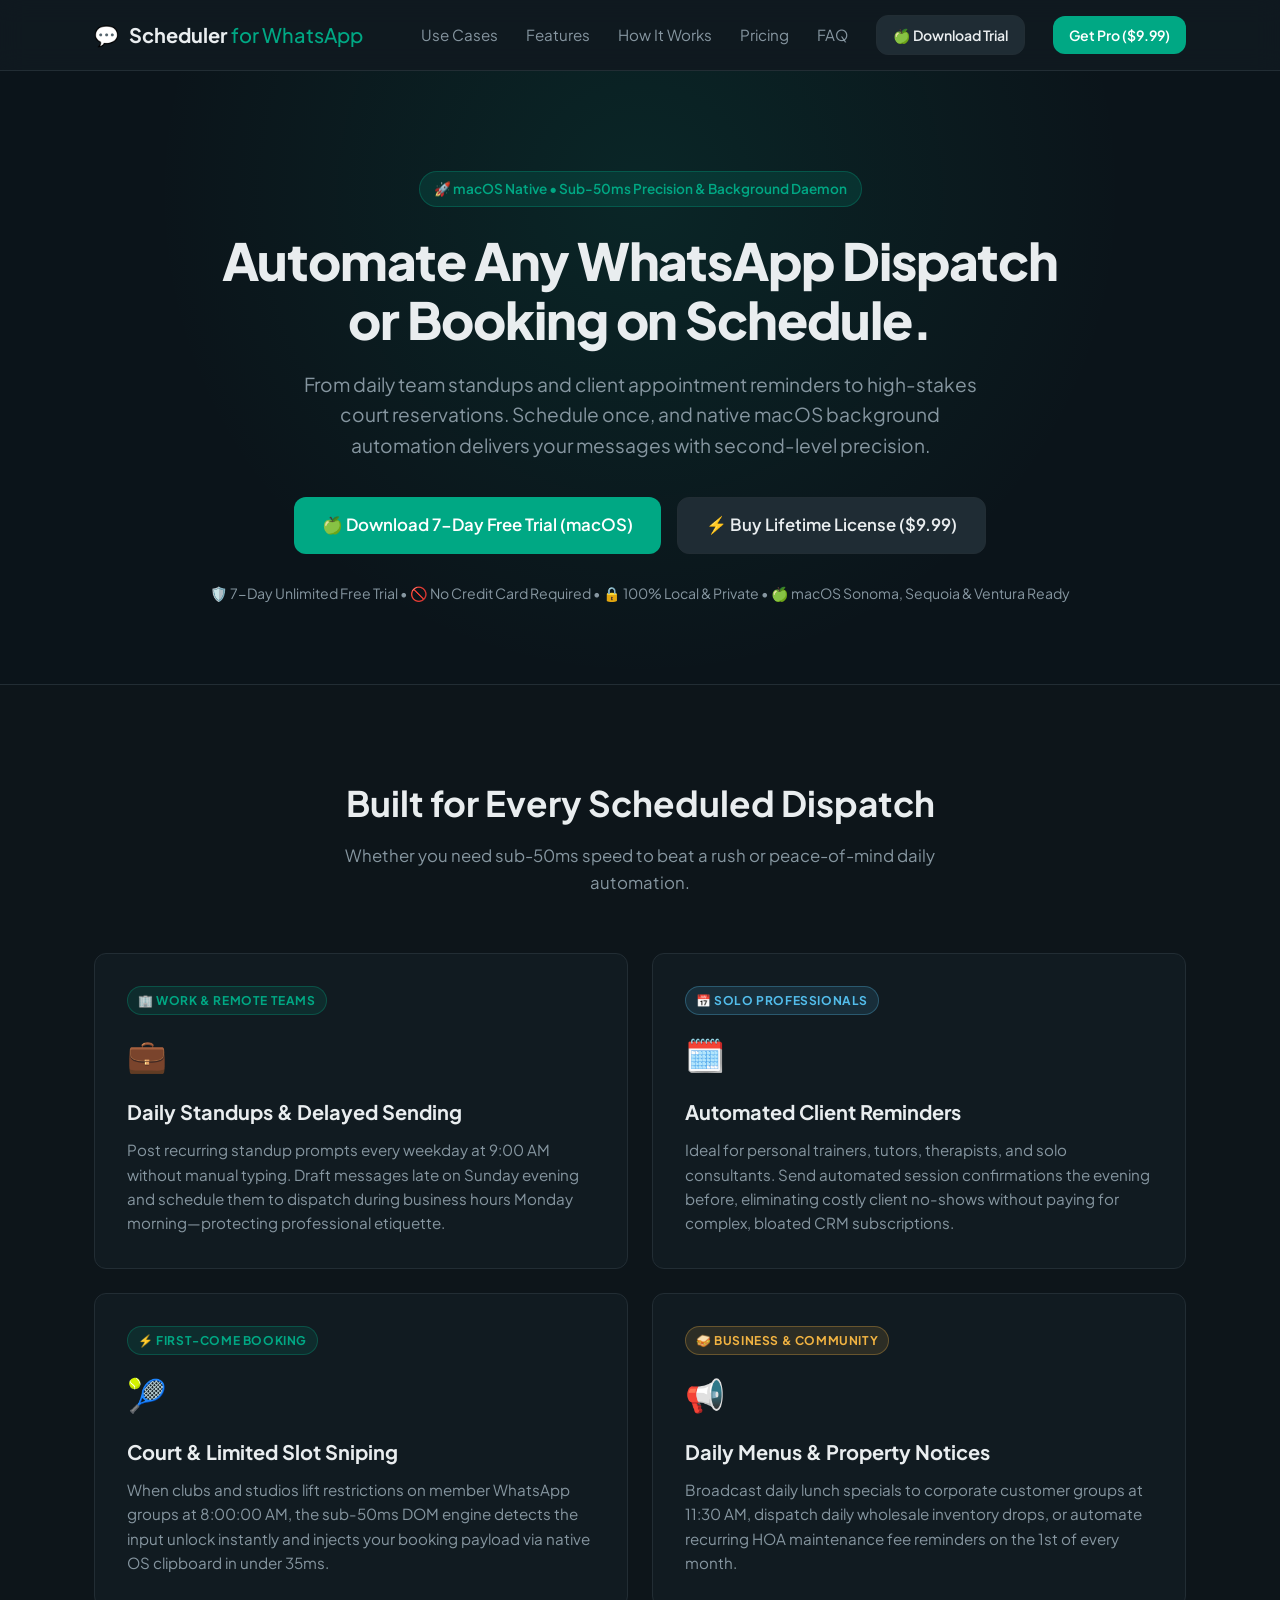
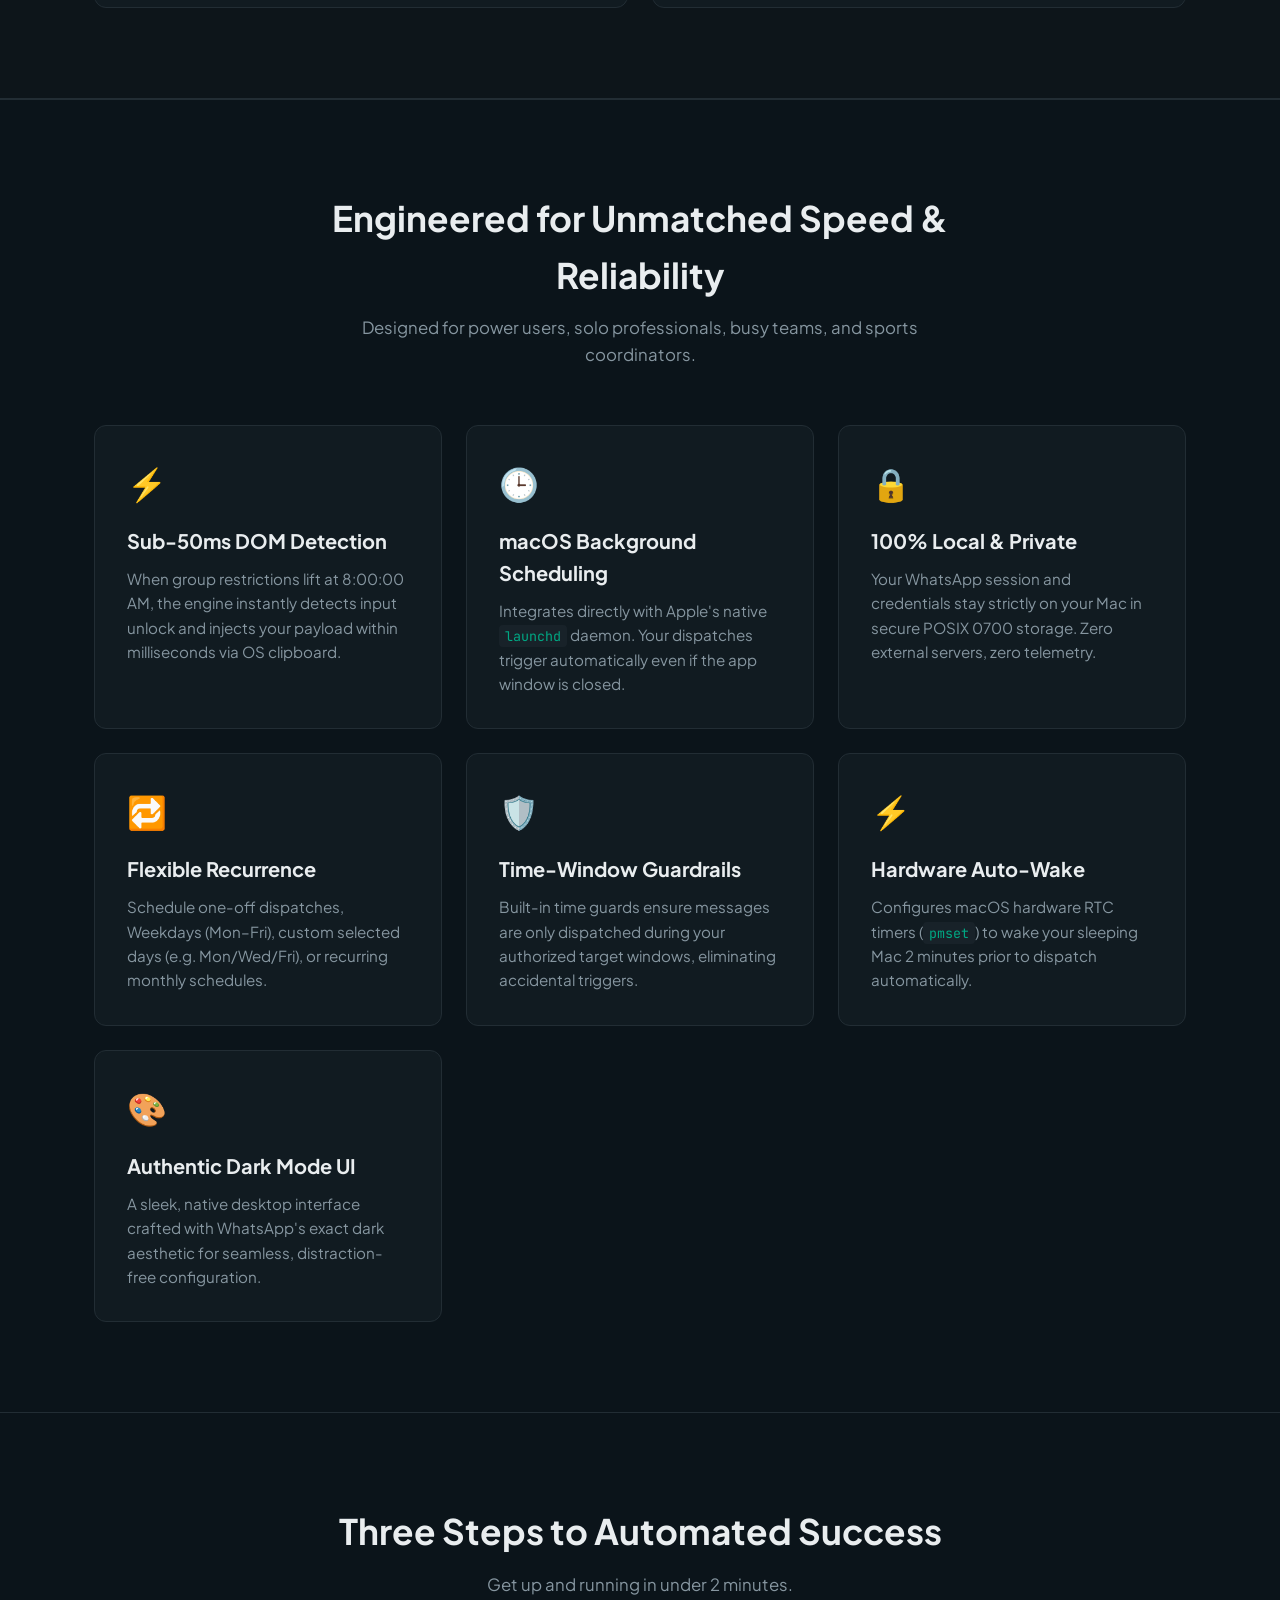
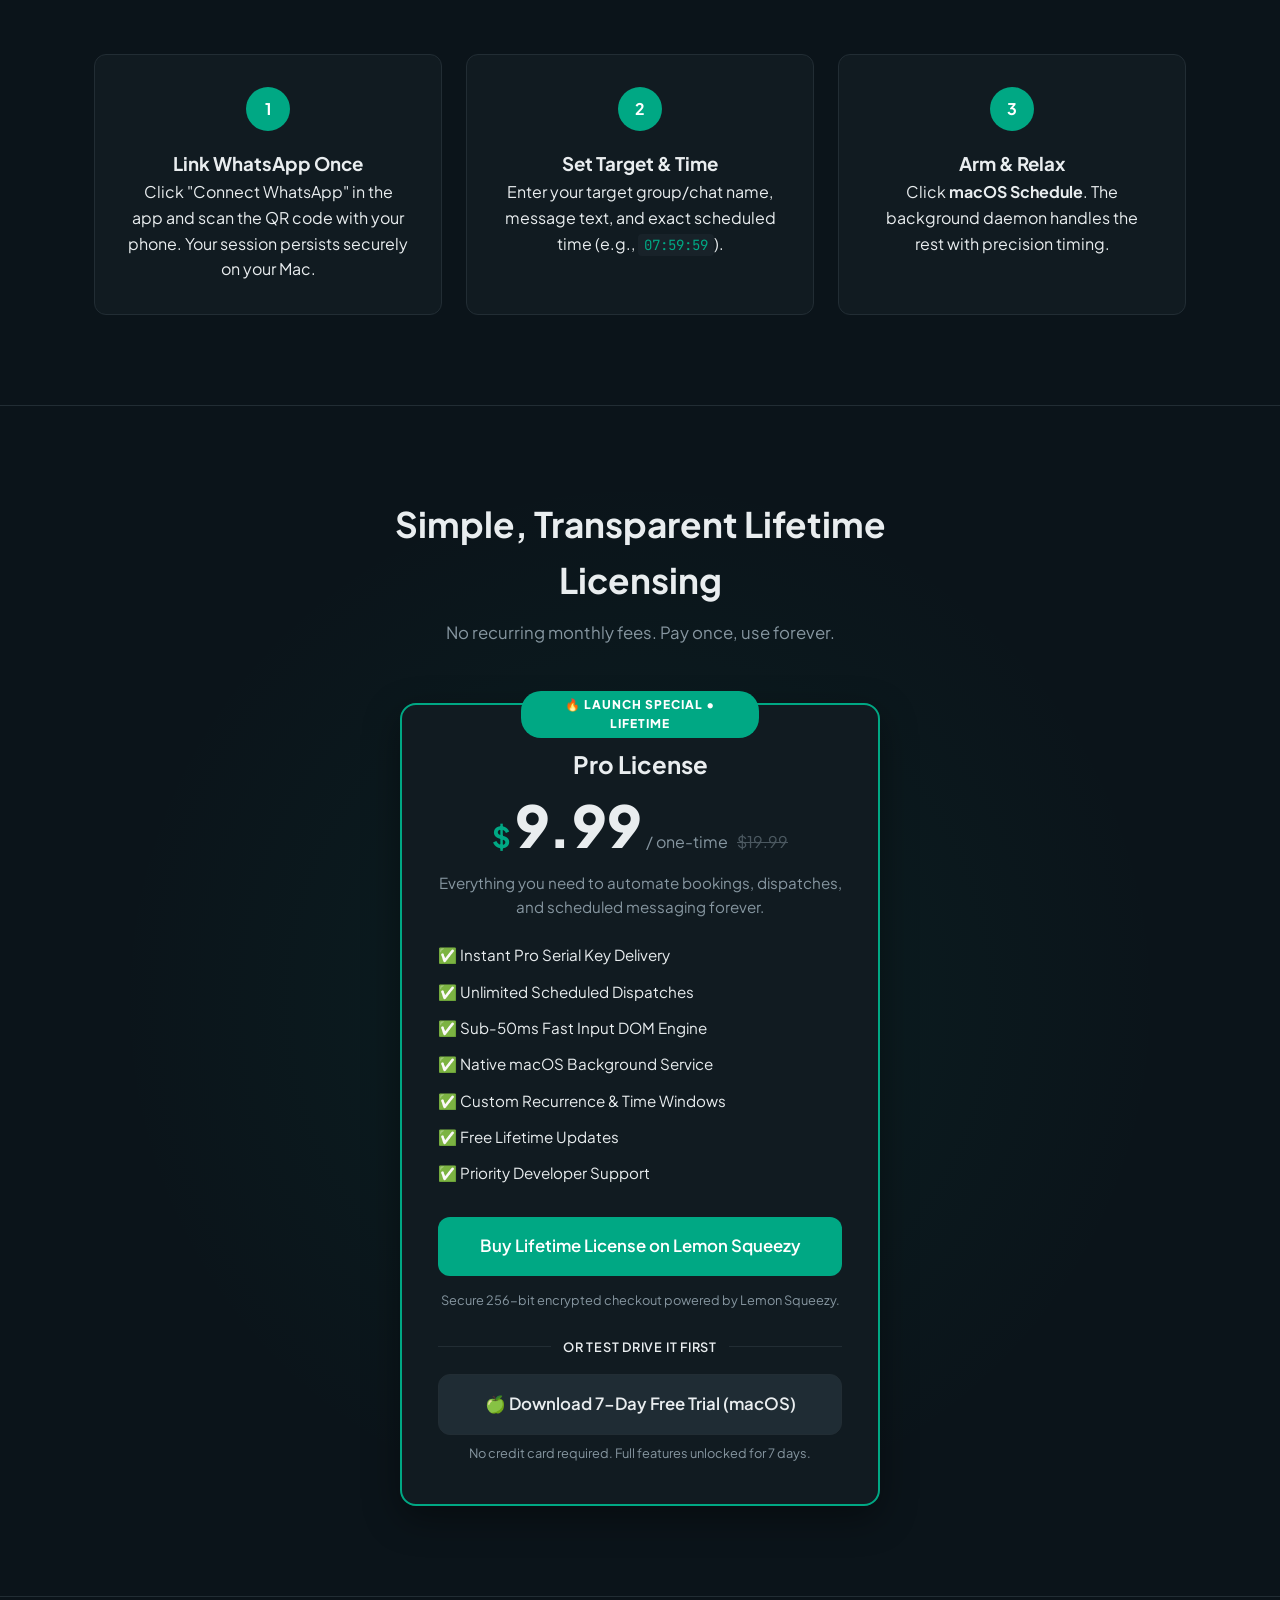
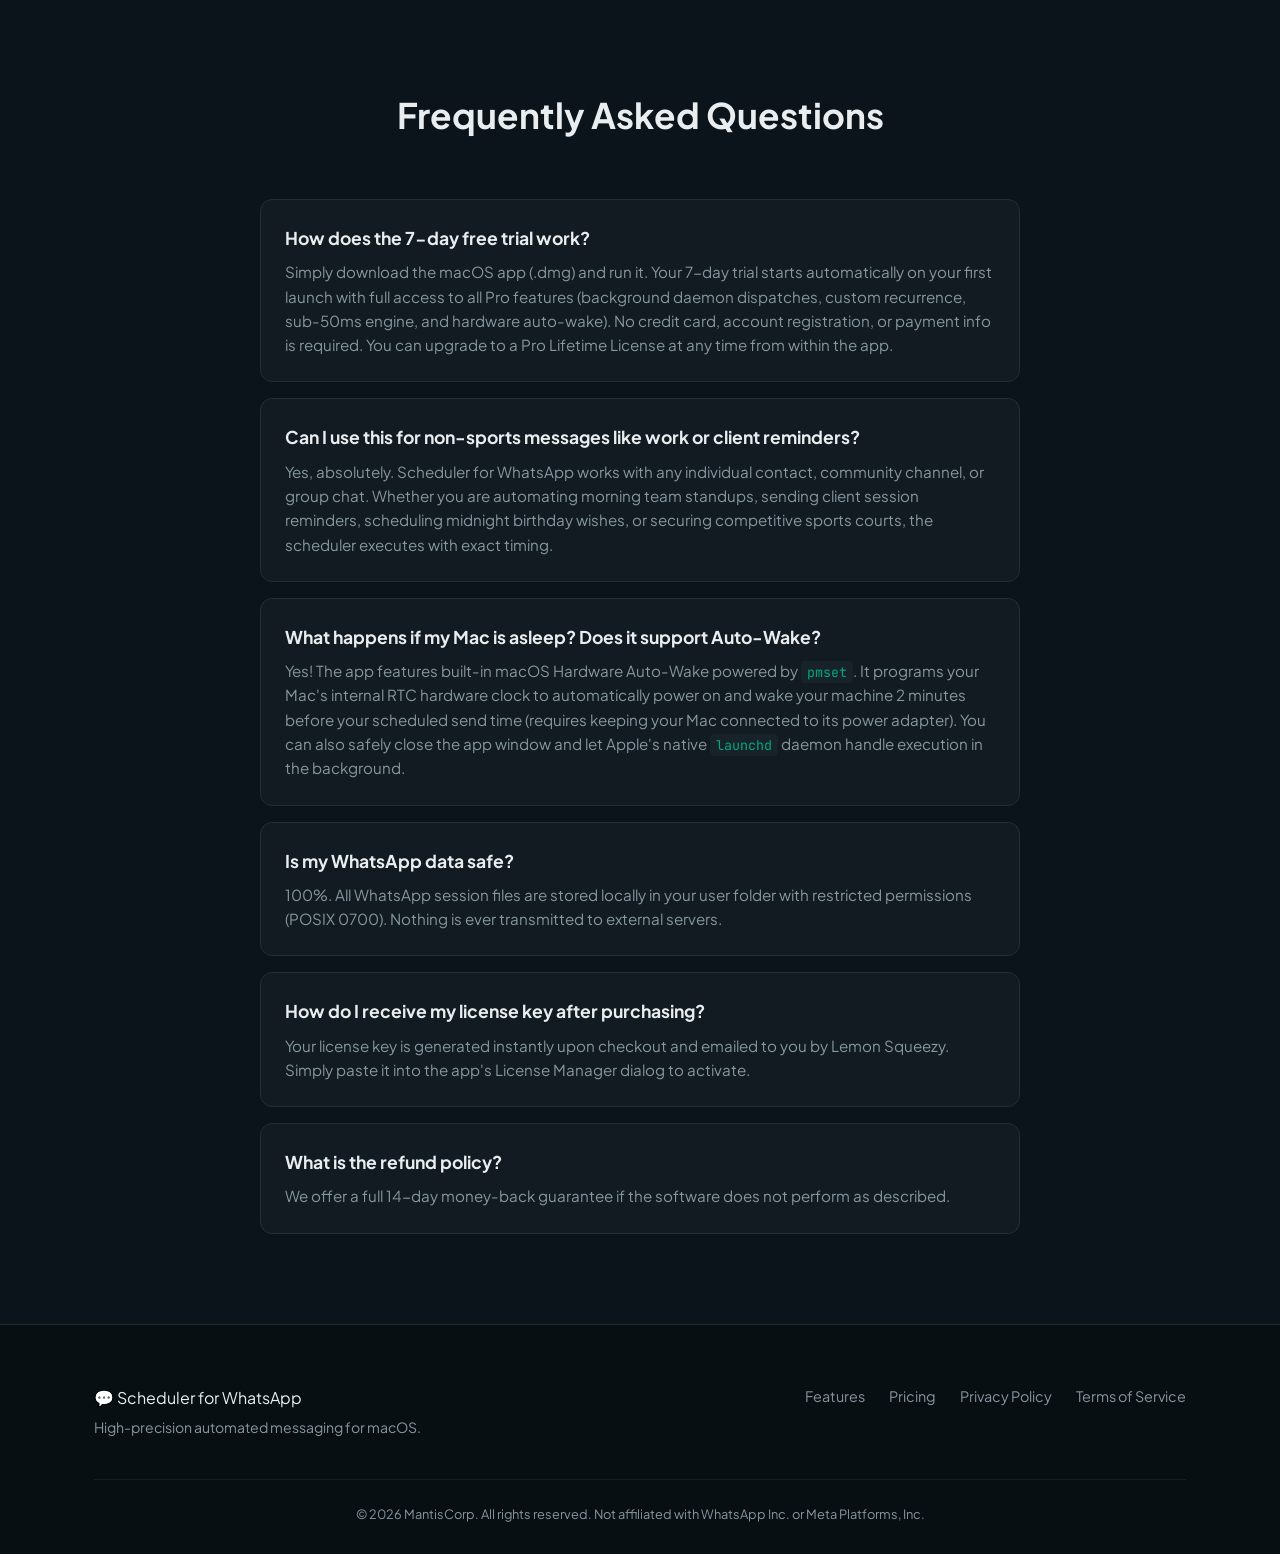
==== index.html @ 4a8c35a7 "Add prominent Download 7-Day Free Trial buttons and FAQ" ====
<!DOCTYPE html>
<html lang="en">
<head>
    <meta charset="UTF-8">
    <meta name="viewport" content="width=device-width, initial-scale=1.0">
    <title>Scheduler for WhatsApp – Automated High-Speed Dispatch for macOS</title>
    <meta name="description" content="Sub-millisecond automated WhatsApp booking and messaging scheduler for macOS. Native launchd background service and instant unlock dispatch.">
    <link rel="preconnect" href="https://fonts.googleapis.com">
    <link rel="preconnect" href="https://fonts.gstatic.com" crossorigin>
    <link href="https://fonts.googleapis.com/css2?family=Plus+Jakarta+Sans:wght@400;500;600;700;800&family=JetBrains+Mono:wght@500;700&display=swap" rel="stylesheet">
    <link rel="stylesheet" href="style.css">
</head>
<body>

    <!-- Navigation -->
    <nav class="navbar">
        <div class="nav-container">
            <div class="logo">
                <span class="logo-icon">💬</span>
                <span class="logo-text">Scheduler <span>for WhatsApp</span></span>
            </div>
            <div class="nav-links">
                <a href="#use-cases">Use Cases</a>
                <a href="#features">Features</a>
                <a href="#how-it-works">How It Works</a>
                <a href="#pricing">Pricing</a>
                <a href="#faq">FAQ</a>
                <a href="https://github.com/rockdrigoma/scheduler-for-whatsapp/releases/latest/download/Scheduler-for-WhatsApp.dmg" class="btn btn-secondary btn-sm">🍏 Download Trial</a>
                <a href="#pricing" class="btn btn-primary btn-sm">Get Pro ($9.99)</a>
            </div>
        </div>
    </nav>

    <!-- Hero Section -->
    <header class="hero">
        <div class="hero-container">
            <div class="badge">🚀 macOS Native • Sub-50ms Precision & Background Daemon</div>
            <h1 class="hero-title">
                Automate Any WhatsApp Dispatch or Booking on Schedule.
            </h1>
            <p class="hero-subtitle">
                From daily team standups and client appointment reminders to high-stakes court reservations. Schedule once, and native macOS background automation delivers your messages with second-level precision.
            </p>
            <div class="hero-cta">
                <a href="https://github.com/rockdrigoma/scheduler-for-whatsapp/releases/latest/download/Scheduler-for-WhatsApp.dmg" class="btn btn-primary btn-lg">
                    <span>🍏 Download 7-Day Free Trial (macOS)</span>
                </a>
                <a href="#pricing" class="btn btn-secondary btn-lg">
                    <span>⚡ Buy Lifetime License ($9.99)</span>
                </a>
            </div>
            <div class="hero-guarantee">
                <span>🛡️ 7-Day Unlimited Free Trial</span> • 
                <span>🚫 No Credit Card Required</span> • 
                <span>🔒 100% Local & Private</span> • 
                <span>🍏 macOS Sonoma, Sequoia & Ventura Ready</span>
            </div>
        </div>
    </header>

    <!-- Popular Use Cases Section -->
    <section id="use-cases" class="use-cases-section">
        <div class="section-container">
            <div class="section-header">
                <h2>Built for Every Scheduled Dispatch</h2>
                <p>Whether you need sub-50ms speed to beat a rush or peace-of-mind daily automation.</p>
            </div>

            <div class="grid-2">
                <!-- Use Case 1 -->
                <div class="card">
                    <span class="card-tag">🏢 Work & Remote Teams</span>
                    <div class="card-icon">💼</div>
                    <h3>Daily Standups & Delayed Sending</h3>
                    <p>Post recurring standup prompts every weekday at 9:00 AM without manual typing. Draft messages late on Sunday evening and schedule them to dispatch during business hours Monday morning—protecting professional etiquette.</p>
                </div>

                <!-- Use Case 2 -->
                <div class="card">
                    <span class="card-tag cyan">📅 Solo Professionals</span>
                    <div class="card-icon">🗓️</div>
                    <h3>Automated Client Reminders</h3>
                    <p>Ideal for personal trainers, tutors, therapists, and solo consultants. Send automated session confirmations the evening before, eliminating costly client no-shows without paying for complex, bloated CRM subscriptions.</p>
                </div>

                <!-- Use Case 3 -->
                <div class="card">
                    <span class="card-tag">⚡ First-Come Booking</span>
                    <div class="card-icon">🎾</div>
                    <h3>Court & Limited Slot Sniping</h3>
                    <p>When clubs and studios lift restrictions on member WhatsApp groups at 8:00:00 AM, the sub-50ms DOM engine detects the input unlock instantly and injects your booking payload via native OS clipboard in under 35ms.</p>
                </div>

                <!-- Use Case 4 -->
                <div class="card">
                    <span class="card-tag amber">🥪 Business & Community</span>
                    <div class="card-icon">📢</div>
                    <h3>Daily Menus & Property Notices</h3>
                    <p>Broadcast daily lunch specials to corporate customer groups at 11:30 AM, dispatch daily wholesale inventory drops, or automate recurring HOA maintenance fee reminders on the 1st of every month.</p>
                </div>
            </div>
        </div>
    </section>

    <!-- Feature Grid -->
    <section id="features" class="features-section">
        <div class="section-container">
            <div class="section-header">
                <h2>Engineered for Unmatched Speed & Reliability</h2>
                <p>Designed for power users, solo professionals, busy teams, and sports coordinators.</p>
            </div>

            <div class="grid-3">
                <div class="card">
                    <div class="card-icon">⚡</div>
                    <h3>Sub-50ms DOM Detection</h3>
                    <p>When group restrictions lift at 8:00:00 AM, the engine instantly detects input unlock and injects your payload within milliseconds via OS clipboard.</p>
                </div>

                <div class="card">
                    <div class="card-icon">🕒</div>
                    <h3>macOS Background Scheduling</h3>
                    <p>Integrates directly with Apple's native <code>launchd</code> daemon. Your dispatches trigger automatically even if the app window is closed.</p>
                </div>

                <div class="card">
                    <div class="card-icon">🔒</div>
                    <h3>100% Local & Private</h3>
                    <p>Your WhatsApp session and credentials stay strictly on your Mac in secure POSIX 0700 storage. Zero external servers, zero telemetry.</p>
                </div>

                <div class="card">
                    <div class="card-icon">🔁</div>
                    <h3>Flexible Recurrence</h3>
                    <p>Schedule one-off dispatches, Weekdays (Mon–Fri), custom selected days (e.g. Mon/Wed/Fri), or recurring monthly schedules.</p>
                </div>

                <div class="card">
                    <div class="card-icon">🛡️</div>
                    <h3>Time-Window Guardrails</h3>
                    <p>Built-in time guards ensure messages are only dispatched during your authorized target windows, eliminating accidental triggers.</p>
                </div>

                <div class="card">
                    <div class="card-icon">⚡</div>
                    <h3>Hardware Auto-Wake</h3>
                    <p>Configures macOS hardware RTC timers (<code>pmset</code>) to wake your sleeping Mac 2 minutes prior to dispatch automatically.</p>
                </div>

                <div class="card">
                    <div class="card-icon">🎨</div>
                    <h3>Authentic Dark Mode UI</h3>
                    <p>A sleek, native desktop interface crafted with WhatsApp's exact dark aesthetic for seamless, distraction-free configuration.</p>
                </div>
            </div>
        </div>
    </section>

    <!-- How It Works -->
    <section id="how-it-works" class="how-section">
        <div class="section-container">
            <div class="section-header">
                <h2>Three Steps to Automated Success</h2>
                <p>Get up and running in under 2 minutes.</p>
            </div>

            <div class="steps-grid">
                <div class="step-card">
                    <div class="step-number">1</div>
                    <h3>Link WhatsApp Once</h3>
                    <p>Click "Connect WhatsApp" in the app and scan the QR code with your phone. Your session persists securely on your Mac.</p>
                </div>
                <div class="step-card">
                    <div class="step-number">2</div>
                    <h3>Set Target & Time</h3>
                    <p>Enter your target group/chat name, message text, and exact scheduled time (e.g., <code>07:59:59</code>).</p>
                </div>
                <div class="step-card">
                    <div class="step-number">3</div>
                    <h3>Arm & Relax</h3>
                    <p>Click <strong>macOS Schedule</strong>. The background daemon handles the rest with precision timing.</p>
                </div>
            </div>
        </div>
    </section>

    <!-- Pricing Section -->
    <section id="pricing" class="pricing-section">
        <div class="section-container">
            <div class="section-header">
                <h2>Simple, Transparent Lifetime Licensing</h2>
                <p>No recurring monthly fees. Pay once, use forever.</p>
            </div>

            <div class="pricing-card">
                <div class="pricing-badge">🔥 LAUNCH SPECIAL • LIFETIME</div>
                <h3 class="pricing-plan">Pro License</h3>
                <div class="price">
                    <span class="currency">$</span>
                    <span class="amount">9.99</span>
                    <span class="period">/ one-time <span style="text-decoration: line-through; opacity: 0.5; margin-left: 6px;">$19.99</span></span>
                </div>
                <p class="pricing-desc">Everything you need to automate bookings, dispatches, and scheduled messaging forever.</p>

                <ul class="pricing-features">
                    <li>✅ Instant Pro Serial Key Delivery</li>
                    <li>✅ Unlimited Scheduled Dispatches</li>
                    <li>✅ Sub-50ms Fast Input DOM Engine</li>
                    <li>✅ Native macOS Background Service</li>
                    <li>✅ Custom Recurrence & Time Windows</li>
                    <li>✅ Free Lifetime Updates</li>
                    <li>✅ Priority Developer Support</li>
                </ul>

                <!-- LEMON SQUEEZY CHECKOUT BUTTON -->
                <!-- Replace https://yourstore.lemonsqueezy.com/buy/... with your actual product checkout link -->
                <a href="https://lemonsqueezy.com" target="_blank" class="btn btn-primary btn-block">
                    Buy Lifetime License on Lemon Squeezy
                </a>
                <p class="pricing-footer">Secure 256-bit encrypted checkout powered by Lemon Squeezy.</p>

                <div class="trial-divider">
                    <span>or test drive it first</span>
                </div>

                <a href="https://github.com/rockdrigoma/scheduler-for-whatsapp/releases/latest/download/Scheduler-for-WhatsApp.dmg" class="btn btn-secondary btn-block">
                    🍏 Download 7-Day Free Trial (macOS)
                </a>
                <p class="pricing-footer" style="margin-top: 8px;">No credit card required. Full features unlocked for 7 days.</p>
            </div>
        </div>
    </section>

    <!-- FAQ -->
    <section id="faq" class="faq-section">
        <div class="section-container">
            <div class="section-header">
                <h2>Frequently Asked Questions</h2>
            </div>

            <div class="faq-list">
                <div class="faq-item">
                    <h4>How does the 7-day free trial work?</h4>
                    <p>Simply download the macOS app (.dmg) and run it. Your 7-day trial starts automatically on your first launch with full access to all Pro features (background daemon dispatches, custom recurrence, sub-50ms engine, and hardware auto-wake). No credit card, account registration, or payment info is required. You can upgrade to a Pro Lifetime License at any time from within the app.</p>
                </div>
                <div class="faq-item">
                    <h4>Can I use this for non-sports messages like work or client reminders?</h4>
                    <p>Yes, absolutely. Scheduler for WhatsApp works with any individual contact, community channel, or group chat. Whether you are automating morning team standups, sending client session reminders, scheduling midnight birthday wishes, or securing competitive sports courts, the scheduler executes with exact timing.</p>
                </div>
                <div class="faq-item">
                    <h4>What happens if my Mac is asleep? Does it support Auto-Wake?</h4>
                    <p>Yes! The app features built-in macOS Hardware Auto-Wake powered by <code>pmset</code>. It programs your Mac's internal RTC hardware clock to automatically power on and wake your machine 2 minutes before your scheduled send time (requires keeping your Mac connected to its power adapter). You can also safely close the app window and let Apple's native <code>launchd</code> daemon handle execution in the background.</p>
                </div>
                <div class="faq-item">
                    <h4>Is my WhatsApp data safe?</h4>
                    <p>100%. All WhatsApp session files are stored locally in your user folder with restricted permissions (POSIX 0700). Nothing is ever transmitted to external servers.</p>
                </div>
                <div class="faq-item">
                    <h4>How do I receive my license key after purchasing?</h4>
                    <p>Your license key is generated instantly upon checkout and emailed to you by Lemon Squeezy. Simply paste it into the app's License Manager dialog to activate.</p>
                </div>
                <div class="faq-item">
                    <h4>What is the refund policy?</h4>
                    <p>We offer a full 14-day money-back guarantee if the software does not perform as described.</p>
                </div>
            </div>
        </div>
    </section>

    <!-- Footer -->
    <footer class="footer">
        <div class="footer-container">
            <div class="footer-top">
                <div class="footer-brand">
                    <span class="logo-icon">💬</span>
                    <span class="logo-text">Scheduler for WhatsApp</span>
                    <p>High-precision automated messaging for macOS.</p>
                </div>
                <div class="footer-links">
                    <a href="#features">Features</a>
                    <a href="#pricing">Pricing</a>
                    <a href="privacy.html">Privacy Policy</a>
                    <a href="terms.html">Terms of Service</a>
                </div>
            </div>
            <div class="footer-bottom">
                <p>© 2026 MantisCorp. All rights reserved. Not affiliated with WhatsApp Inc. or Meta Platforms, Inc.</p>
            </div>
        </div>
    </footer>

</body>
</html>
---- style.css ----
:root {
    --bg-main: #0b141a;
    --bg-surface: #111b21;
    --bg-card: #1f2c34;
    --bg-card-hover: #263843;
    --primary: #00a884;
    --primary-hover: #02906f;
    --text-primary: #e9edef;
    --text-secondary: #8696a0;
    --border: #222d34;
    --accent: #25d366;
    --radius: 12px;
}

* {
    margin: 0;
    padding: 0;
    box-sizing: border-box;
}

body {
    background-color: var(--bg-main);
    color: var(--text-primary);
    font-family: 'Plus Jakarta Sans', -apple-system, BlinkMacSystemFont, sans-serif;
    line-height: 1.6;
    -webkit-font-smoothing: antialiased;
}

a {
    color: inherit;
    text-decoration: none;
}

.section-container, .nav-container, .hero-container, .footer-container {
    max-width: 1140px;
    margin: 0 auto;
    padding: 0 24px;
}

/* Navbar */
.navbar {
    background: rgba(17, 27, 33, 0.85);
    backdrop-filter: blur(12px);
    border-bottom: 1px solid var(--border);
    position: sticky;
    top: 0;
    z-index: 100;
}

.nav-container {
    display: flex;
    justify-content: space-between;
    align-items: center;
    height: 70px;
}

.logo {
    display: flex;
    align-items: center;
    gap: 10px;
    font-size: 1.25rem;
    font-weight: 700;
}

.logo-text span {
    color: var(--primary);
    font-weight: 500;
}

.nav-links {
    display: flex;
    align-items: center;
    gap: 28px;
    font-size: 0.95rem;
    color: var(--text-secondary);
}

.nav-links a:hover {
    color: var(--text-primary);
}

/* Buttons */
.btn {
    display: inline-flex;
    align-items: center;
    justify-content: center;
    font-weight: 600;
    border-radius: var(--radius);
    transition: all 0.2s ease;
    cursor: pointer;
}

.btn-sm {
    padding: 8px 16px;
    font-size: 0.88rem;
}

.btn-lg {
    padding: 14px 28px;
    font-size: 1.05rem;
}

.btn-block {
    width: 100%;
    padding: 16px;
    font-size: 1.05rem;
}

.btn-primary {
    background: var(--primary);
    color: #ffffff;
    border: none;
}

.btn-primary:hover {
    background: var(--primary-hover);
    transform: translateY(-1px);
    box-shadow: 0 4px 16px rgba(0, 168, 132, 0.3);
}

.btn-secondary {
    background: var(--bg-card);
    color: var(--text-primary);
    border: 1px solid var(--border);
}

.btn-secondary:hover {
    background: var(--bg-card-hover);
}

/* Hero */
.hero {
    padding: 100px 0 80px;
    text-align: center;
    background: radial-gradient(circle at 50% 20%, rgba(0, 168, 132, 0.12) 0%, transparent 60%);
}

.badge {
    display: inline-block;
    padding: 6px 14px;
    background: rgba(0, 168, 132, 0.15);
    color: var(--primary);
    border: 1px solid rgba(0, 168, 132, 0.3);
    border-radius: 50px;
    font-size: 0.85rem;
    font-weight: 600;
    margin-bottom: 24px;
}

.hero-title {
    font-size: 3.2rem;
    font-weight: 800;
    line-height: 1.15;
    margin-bottom: 20px;
    max-width: 850px;
    margin-left: auto;
    margin-right: auto;
    letter-spacing: -0.02em;
}

.hero-subtitle {
    font-size: 1.2rem;
    color: var(--text-secondary);
    max-width: 680px;
    margin: 0 auto 36px;
}

.hero-cta {
    display: flex;
    gap: 16px;
    justify-content: center;
    margin-bottom: 28px;
}

.hero-guarantee {
    font-size: 0.88rem;
    color: var(--text-secondary);
}

/* Sections */
section {
    padding: 90px 0;
    border-top: 1px solid var(--border);
}

.section-header {
    text-align: center;
    max-width: 650px;
    margin: 0 auto 56px;
}

.section-header h2 {
    font-size: 2.2rem;
    font-weight: 700;
    margin-bottom: 12px;
}

.section-header p {
    color: var(--text-secondary);
    font-size: 1.05rem;
}

/* Grids */
.grid-3 {
    display: grid;
    grid-template-columns: repeat(auto-fit, minmax(320px, 1fr));
    gap: 24px;
}

.grid-2 {
    display: grid;
    grid-template-columns: repeat(auto-fit, minmax(420px, 1fr));
    gap: 24px;
}

.use-cases-section {
    padding: 90px 0;
    background: #0d151a;
    border-bottom: 1px solid var(--border);
}

.card-tag {
    display: inline-block;
    padding: 4px 10px;
    font-size: 0.75rem;
    font-weight: 700;
    text-transform: uppercase;
    letter-spacing: 0.05em;
    border-radius: 20px;
    background: rgba(0, 168, 132, 0.12);
    color: var(--primary);
    border: 1px solid rgba(0, 168, 132, 0.3);
    margin-bottom: 14px;
}

.card-tag.cyan {
    background: rgba(83, 189, 235, 0.12);
    color: #53bdeb;
    border-color: rgba(83, 189, 235, 0.3);
}

.card-tag.amber {
    background: rgba(241, 179, 66, 0.12);
    color: #f1b342;
    border-color: rgba(241, 179, 66, 0.3);
}

.card {
    background: var(--bg-surface);
    border: 1px solid var(--border);
    border-radius: var(--radius);
    padding: 32px;
    transition: all 0.2s ease;
}

.card:hover {
    border-color: rgba(0, 168, 132, 0.4);
    transform: translateY(-2px);
}

.card-icon {
    font-size: 2rem;
    margin-bottom: 16px;
}

.card h3 {
    font-size: 1.25rem;
    margin-bottom: 10px;
}

.card p {
    color: var(--text-secondary);
    font-size: 0.95rem;
}

code {
    font-family: 'JetBrains Mono', monospace;
    background: #182229;
    padding: 2px 6px;
    border-radius: 4px;
    color: var(--primary);
    font-size: 0.88em;
}

/* Steps */
.steps-grid {
    display: grid;
    grid-template-columns: repeat(3, 1fr);
    gap: 24px;
}

.step-card {
    background: var(--bg-surface);
    border: 1px solid var(--border);
    border-radius: var(--radius);
    padding: 32px;
    text-align: center;
}

.step-number {
    width: 44px;
    height: 44px;
    line-height: 44px;
    border-radius: 50%;
    background: var(--primary);
    color: white;
    font-weight: 700;
    margin: 0 auto 18px;
}

/* Pricing */
.pricing-section {
    background: radial-gradient(circle at 50% 50%, rgba(0, 168, 132, 0.08) 0%, transparent 60%);
}

.pricing-card {
    max-width: 480px;
    margin: 0 auto;
    background: var(--bg-surface);
    border: 2px solid var(--primary);
    border-radius: 16px;
    padding: 40px 36px;
    text-align: center;
    position: relative;
    box-shadow: 0 12px 36px rgba(0, 0, 0, 0.4);
}

.pricing-badge {
    position: absolute;
    top: -14px;
    left: 50%;
    transform: translateX(-50%);
    background: var(--primary);
    color: white;
    font-size: 0.75rem;
    font-weight: 800;
    letter-spacing: 0.08em;
    padding: 4px 14px;
    border-radius: 20px;
}

.pricing-plan {
    font-size: 1.5rem;
    font-weight: 700;
    margin-bottom: 12px;
}

.price {
    display: flex;
    justify-content: center;
    align-items: baseline;
    gap: 4px;
    margin-bottom: 12px;
}

.price .currency {
    font-size: 1.8rem;
    font-weight: 700;
    color: var(--primary);
}

.price .amount {
    font-size: 3.6rem;
    font-weight: 800;
    line-height: 1;
}

.price .period {
    color: var(--text-secondary);
    font-size: 1rem;
}

.pricing-desc {
    color: var(--text-secondary);
    font-size: 0.95rem;
    margin-bottom: 24px;
}

.pricing-features {
    list-style: none;
    text-align: left;
    margin-bottom: 32px;
    display: flex;
    flex-direction: column;
    gap: 12px;
    font-size: 0.95rem;
}

.pricing-footer {
    font-size: 0.8rem;
    color: var(--text-secondary);
    margin-top: 14px;
}

.trial-divider {
    position: relative;
    text-align: center;
    margin: 22px 0 16px;
}

.trial-divider::before {
    content: '';
    position: absolute;
    top: 50%;
    left: 0;
    right: 0;
    height: 1px;
    background: var(--border);
}

.trial-divider span {
    position: relative;
    background: var(--bg-surface);
    padding: 0 12px;
    color: var(--text-muted);
    font-size: 0.8rem;
    text-transform: uppercase;
    letter-spacing: 0.06em;
    font-weight: 600;
}

/* FAQ */
.faq-list {
    max-width: 760px;
    margin: 0 auto;
    display: flex;
    flex-direction: column;
    gap: 16px;
}

.faq-item {
    background: var(--bg-surface);
    border: 1px solid var(--border);
    border-radius: var(--radius);
    padding: 24px;
}

.faq-item h4 {
    font-size: 1.1rem;
    margin-bottom: 8px;
}

.faq-item p {
    color: var(--text-secondary);
    font-size: 0.95rem;
}

/* Footer */
.footer {
    background: #080f13;
    padding: 60px 0 30px;
    border-top: 1px solid var(--border);
}

.footer-top {
    display: flex;
    justify-content: space-between;
    align-items: flex-start;
    margin-bottom: 40px;
}

.footer-brand p {
    color: var(--text-secondary);
    font-size: 0.88rem;
    margin-top: 6px;
}

.footer-links {
    display: flex;
    gap: 24px;
    font-size: 0.9rem;
    color: var(--text-secondary);
}

.footer-links a:hover {
    color: var(--text-primary);
}

.footer-bottom {
    border-top: 1px solid rgba(255, 255, 255, 0.06);
    padding-top: 24px;
    text-align: center;
    font-size: 0.8rem;
    color: var(--text-secondary);
}

@media (max-width: 768px) {
    .hero-title { font-size: 2.2rem; }
    .hero-cta { flex-direction: column; }
    .steps-grid { grid-template-columns: 1fr; }
    .footer-top { flex-direction: column; gap: 24px; }
}
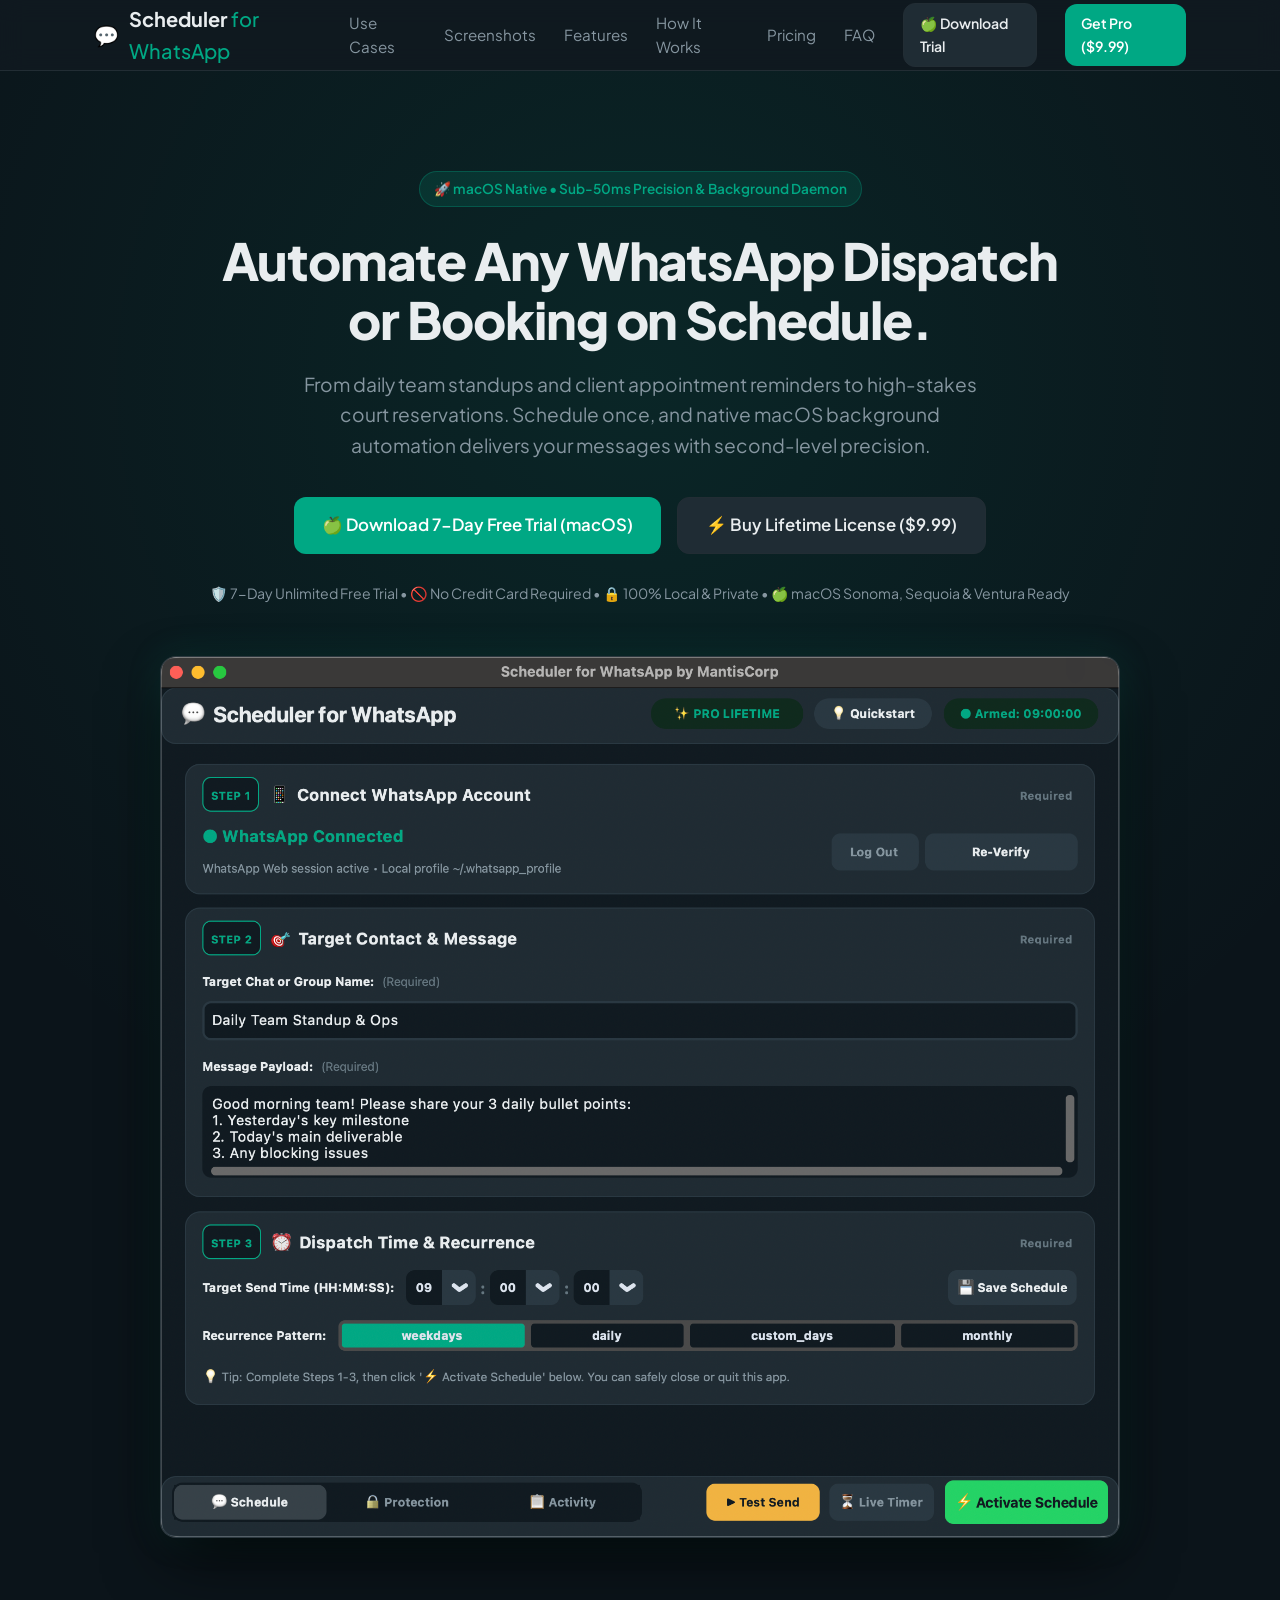
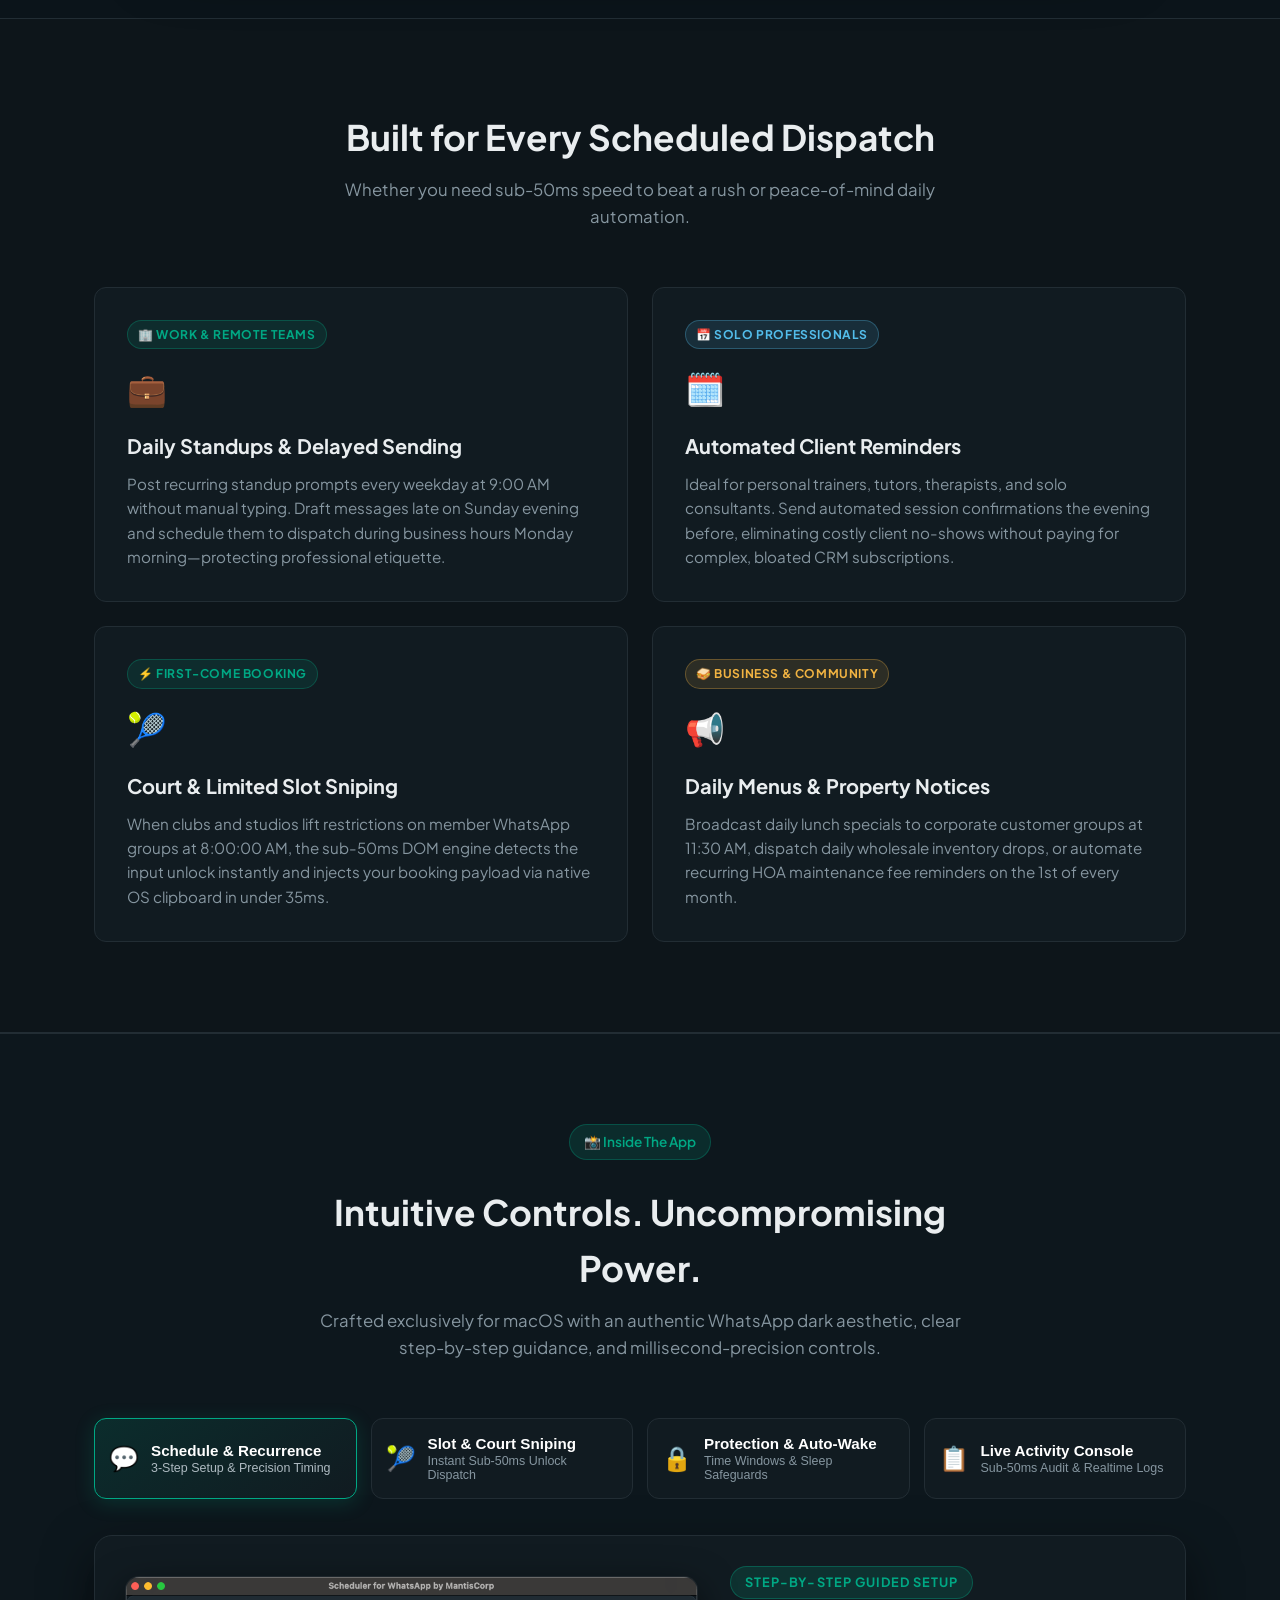
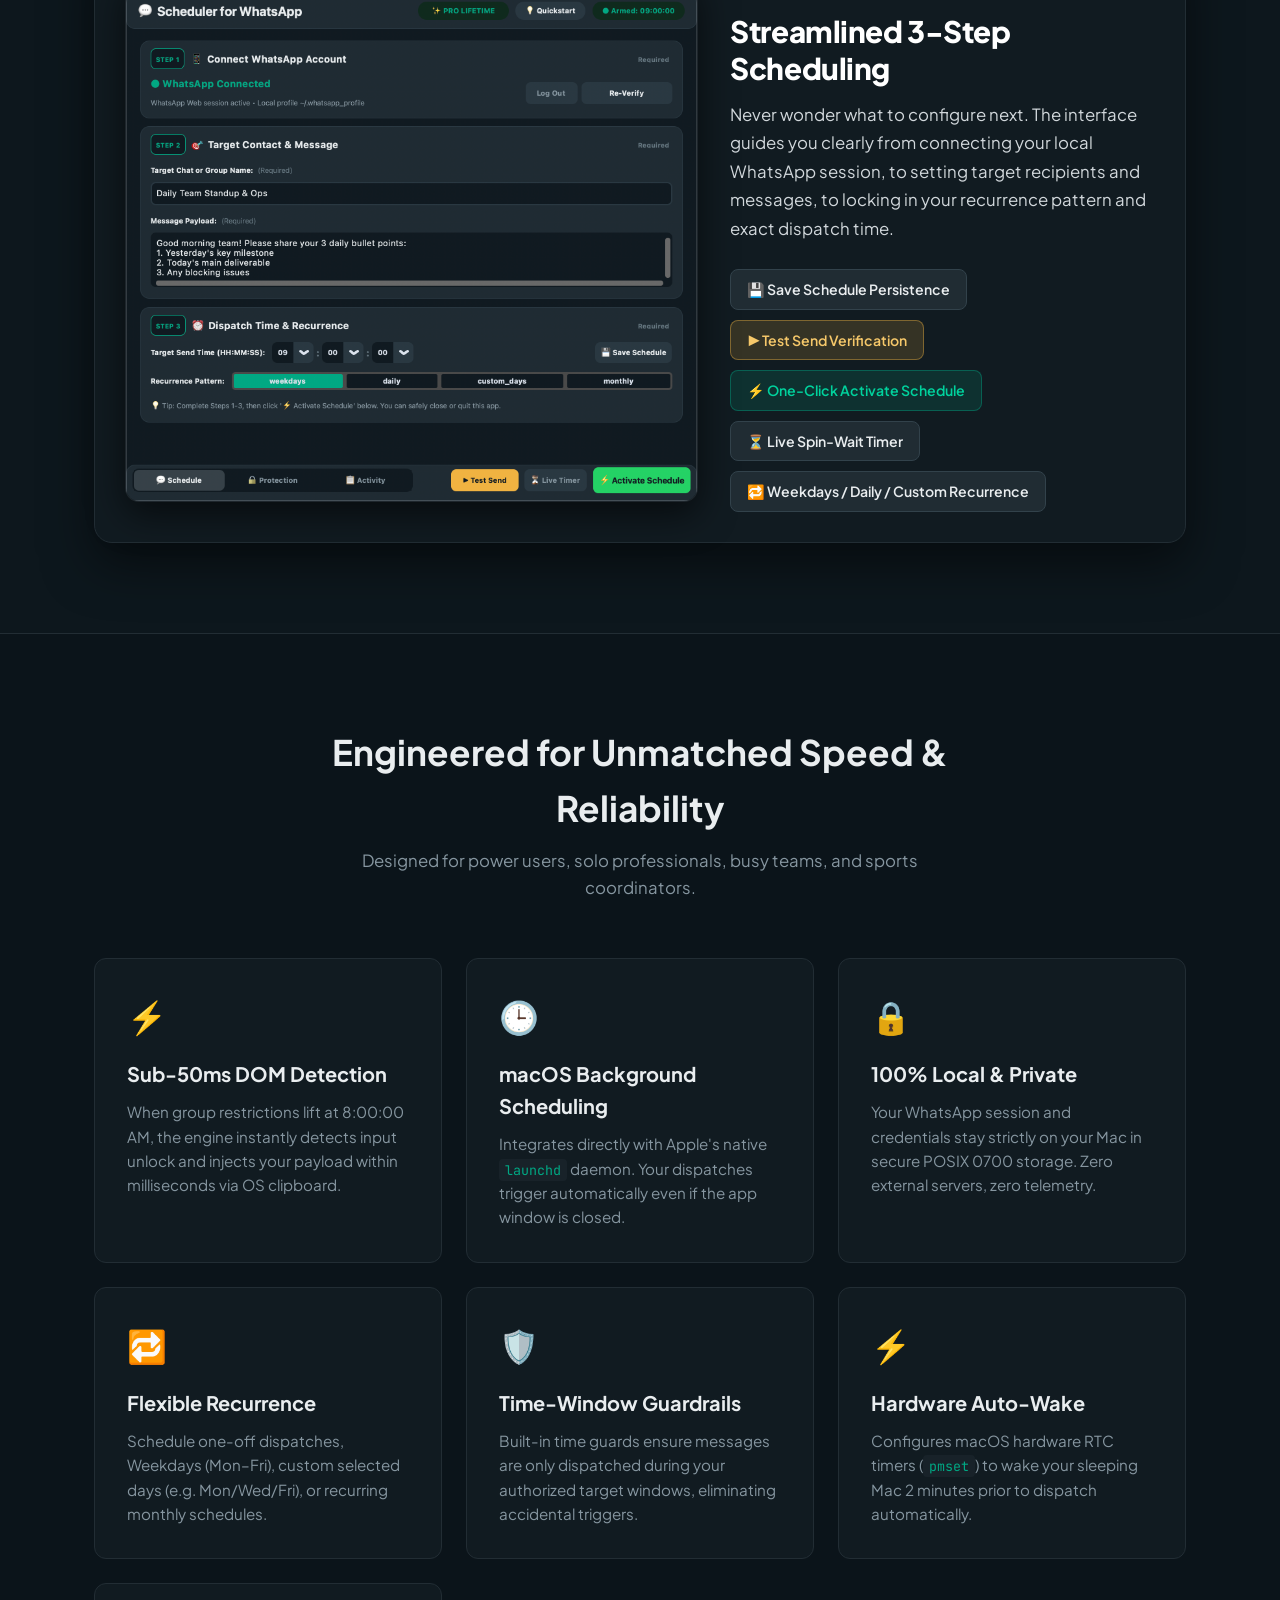
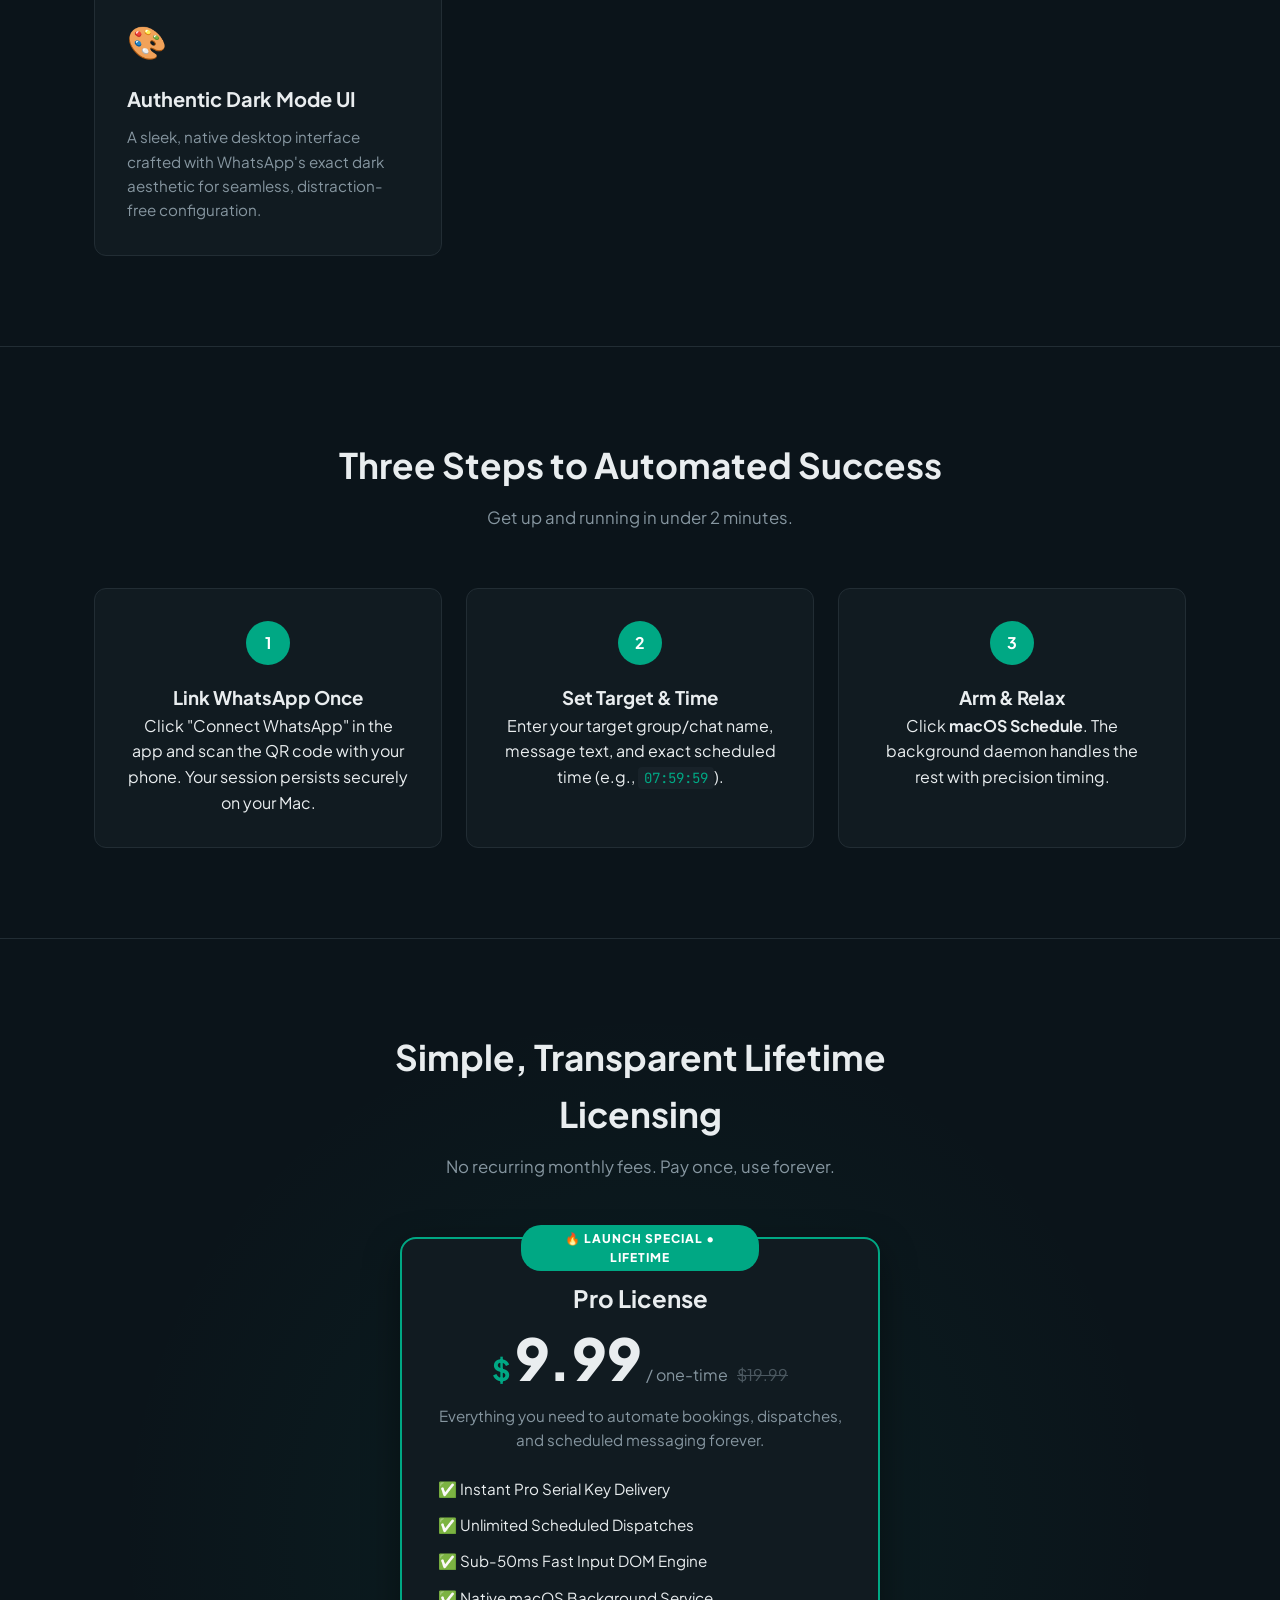
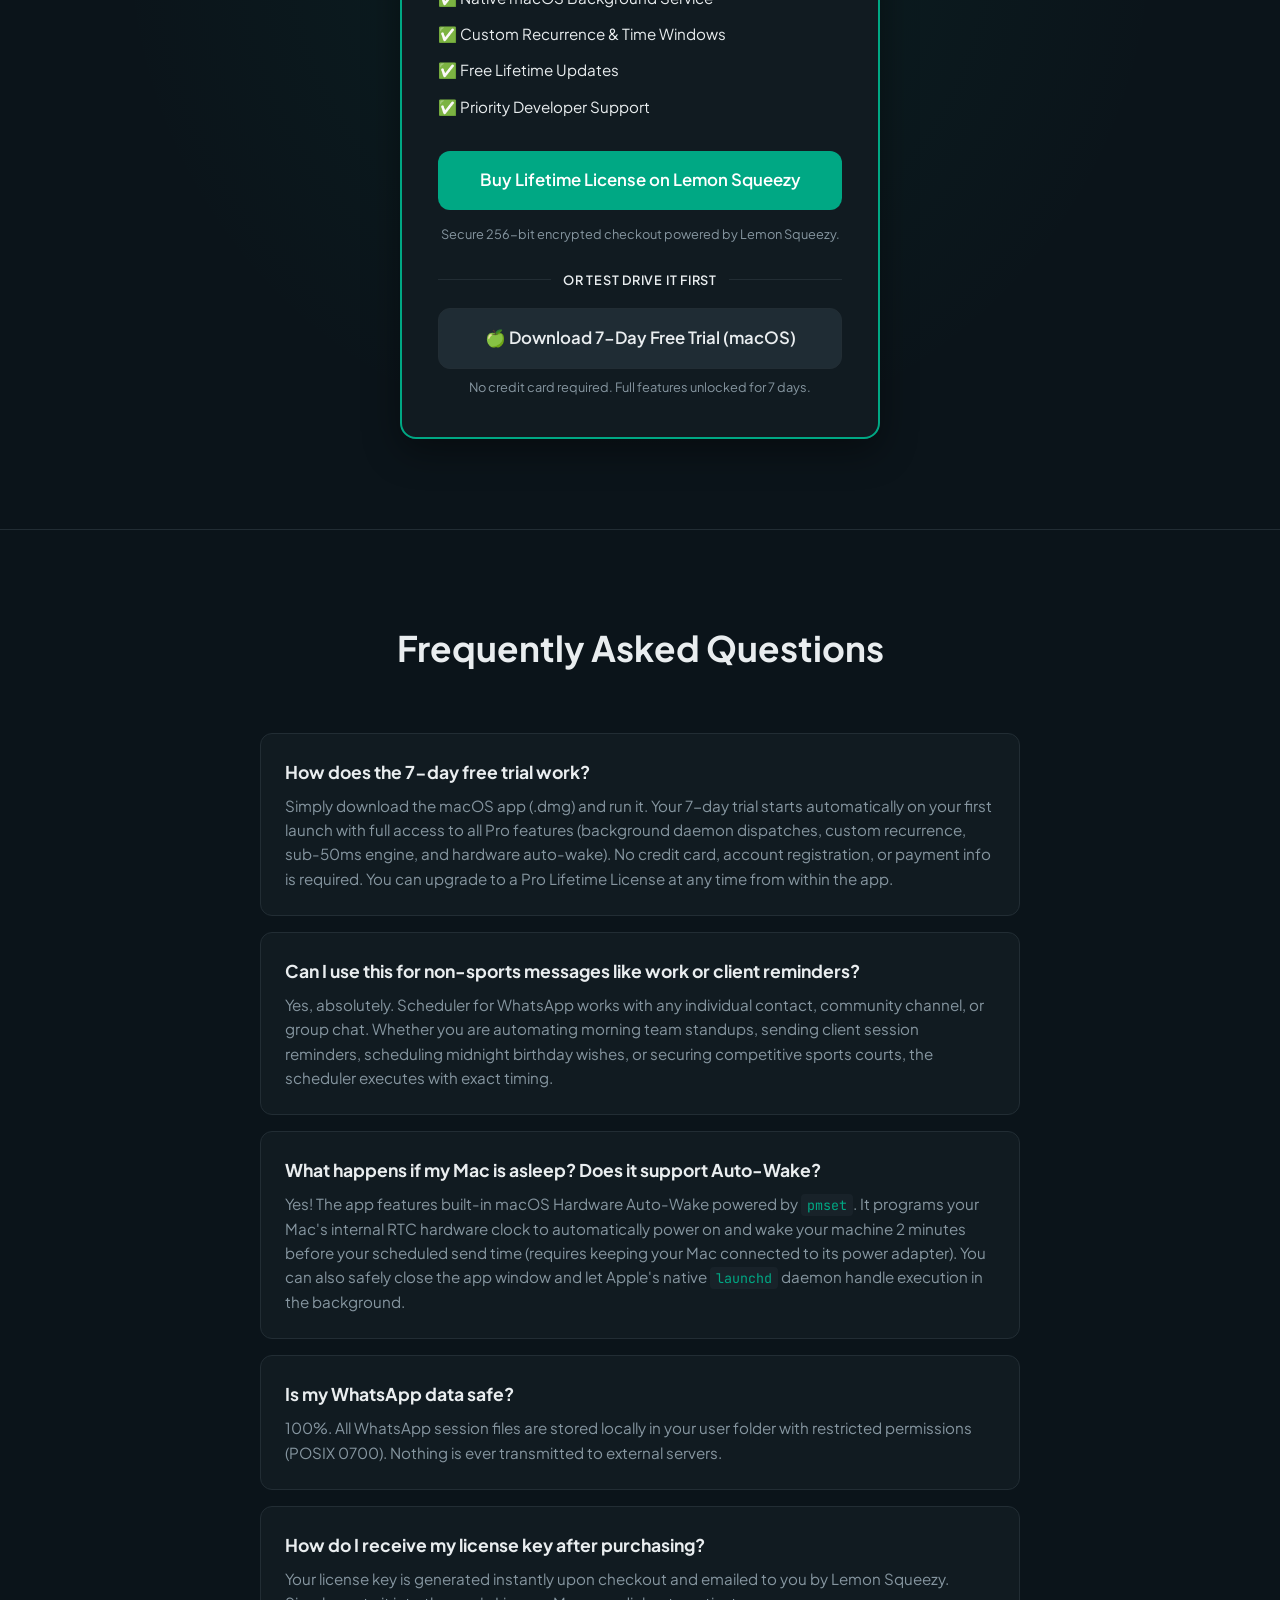
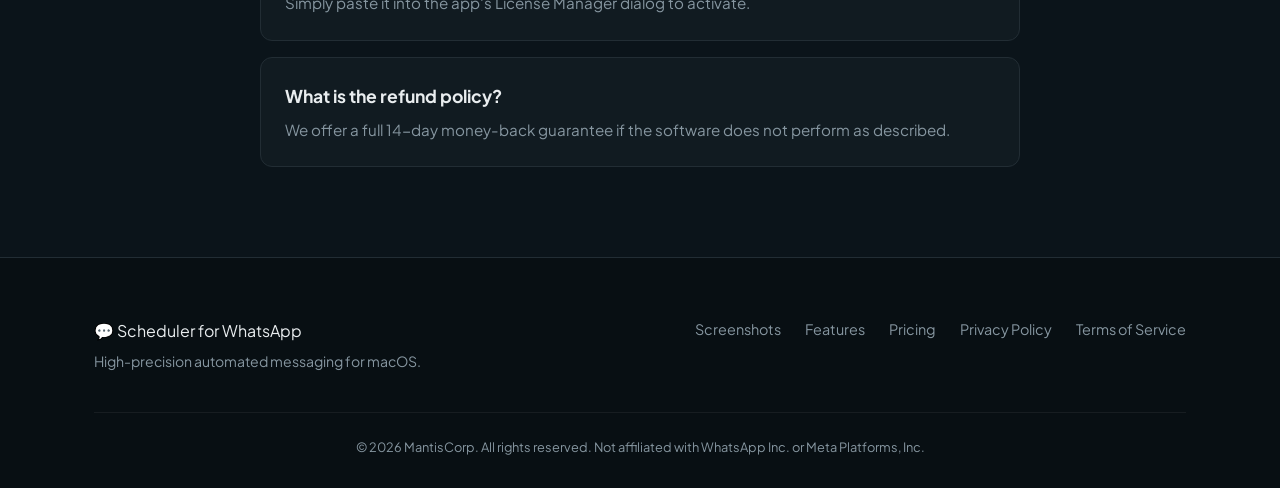
==== commit f129bdba: "Add high-resolution app screenshots, hero mockup, and interactive feature tour gallery" ====
--- a/index.html
+++ b/index.html
@@ -21,11 +21,12 @@
             </div>
             <div class="nav-links">
                 <a href="#use-cases">Use Cases</a>
+                <a href="#screenshots">Screenshots</a>
                 <a href="#features">Features</a>
                 <a href="#how-it-works">How It Works</a>
                 <a href="#pricing">Pricing</a>
                 <a href="#faq">FAQ</a>
-                <a href="https://github.com/rockdrigoma/scheduler-for-whatsapp/releases/latest/download/Scheduler-for-WhatsApp.dmg" class="btn btn-secondary btn-sm">🍏 Download Trial</a>
+                <a href="https://github.com/rockdrigoma/rockdrigoma.github.io/releases/latest/download/Scheduler-for-WhatsApp.dmg" class="btn btn-secondary btn-sm">🍏 Download Trial</a>
                 <a href="#pricing" class="btn btn-primary btn-sm">Get Pro ($9.99)</a>
             </div>
         </div>
@@ -42,7 +43,7 @@
                 From daily team standups and client appointment reminders to high-stakes court reservations. Schedule once, and native macOS background automation delivers your messages with second-level precision.
             </p>
             <div class="hero-cta">
-                <a href="https://github.com/rockdrigoma/scheduler-for-whatsapp/releases/latest/download/Scheduler-for-WhatsApp.dmg" class="btn btn-primary btn-lg">
+                <a href="https://github.com/rockdrigoma/rockdrigoma.github.io/releases/latest/download/Scheduler-for-WhatsApp.dmg" class="btn btn-primary btn-lg">
                     <span>🍏 Download 7-Day Free Trial (macOS)</span>
                 </a>
                 <a href="#pricing" class="btn btn-secondary btn-lg">
@@ -55,6 +56,13 @@
                 <span>🔒 100% Local & Private</span> • 
                 <span>🍏 macOS Sonoma, Sequoia & Ventura Ready</span>
             </div>
+            <div class="hero-preview">
+                <div class="mac-window">
+                    <div class="mac-window-body">
+                        <img src="images/app_schedule_standup.png" alt="Scheduler for WhatsApp Desktop App Interface" class="window-screenshot" id="heroScreenshot">
+                    </div>
+                </div>
+            </div>
         </div>
     </header>
 
@@ -97,6 +105,107 @@
                     <div class="card-icon">📢</div>
                     <h3>Daily Menus & Property Notices</h3>
                     <p>Broadcast daily lunch specials to corporate customer groups at 11:30 AM, dispatch daily wholesale inventory drops, or automate recurring HOA maintenance fee reminders on the 1st of every month.</p>
+                </div>
+            </div>
+        </div>
+    </section>
+
+    <!-- App Screenshots & Interface Showcase Section -->
+    <section id="screenshots" class="screenshots-section">
+        <div class="section-container">
+            <div class="section-header">
+                <div class="badge">📸 Inside The App</div>
+                <h2>Intuitive Controls. Uncompromising Power.</h2>
+                <p>Crafted exclusively for macOS with an authentic WhatsApp dark aesthetic, clear step-by-step guidance, and millisecond-precision controls.</p>
+            </div>
+
+            <!-- Screenshot Tabs Navigation -->
+            <div class="screen-tabs">
+                <button class="screen-tab-btn active" onclick="switchScreenshot('schedule', this)">
+                    <span class="tab-icon">💬</span>
+                    <span class="tab-label">
+                        <strong>Schedule & Recurrence</strong>
+                        <small>3-Step Setup & Precision Timing</small>
+                    </span>
+                </button>
+                <button class="screen-tab-btn" onclick="switchScreenshot('court', this)">
+                    <span class="tab-icon">🎾</span>
+                    <span class="tab-label">
+                        <strong>Slot & Court Sniping</strong>
+                        <small>Instant Sub-50ms Unlock Dispatch</small>
+                    </span>
+                </button>
+                <button class="screen-tab-btn" onclick="switchScreenshot('protection', this)">
+                    <span class="tab-icon">🔒</span>
+                    <span class="tab-label">
+                        <strong>Protection & Auto-Wake</strong>
+                        <small>Time Windows & Sleep Safeguards</small>
+                    </span>
+                </button>
+                <button class="screen-tab-btn" onclick="switchScreenshot('activity', this)">
+                    <span class="tab-icon">📋</span>
+                    <span class="tab-label">
+                        <strong>Live Activity Console</strong>
+                        <small>Sub-50ms Audit & Realtime Logs</small>
+                    </span>
+                </button>
+            </div>
+
+            <!-- Screenshot Viewport Display -->
+            <div class="screen-display-card">
+                <div class="screen-image-wrapper">
+                    <img id="activeScreenshot" src="images/app_schedule_standup.png" alt="Scheduler for WhatsApp App Interface" class="gallery-image">
+                </div>
+                
+                <div class="screen-caption-box">
+                    <div id="screenInfoSchedule" class="screen-info active">
+                        <div class="screen-info-badge">Step-by-Step Guided Setup</div>
+                        <h3>Streamlined 3-Step Scheduling</h3>
+                        <p>Never wonder what to configure next. The interface guides you clearly from connecting your local WhatsApp session, to setting target recipients and messages, to locking in your recurrence pattern and exact dispatch time.</p>
+                        <div class="screen-feature-chips">
+                            <span class="chip">💾 Save Schedule Persistence</span>
+                            <span class="chip amber">▶ Test Send Verification</span>
+                            <span class="chip green">⚡ One-Click Activate Schedule</span>
+                            <span class="chip">⏳ Live Spin-Wait Timer</span>
+                            <span class="chip">🔁 Weekdays / Daily / Custom Recurrence</span>
+                        </div>
+                    </div>
+
+                    <div id="screenInfoCourt" class="screen-info">
+                        <div class="screen-info-badge">First-Come Booking Sniping</div>
+                        <h3>Sub-50ms Lockout Bypassing</h3>
+                        <p>Pre-arm court reservations and studio bookings hours in advance. When the admin unlocks the group at the exact split-second, Scheduler for WhatsApp detects the enabled input and injects your booking payload in under 38 milliseconds via native OS clipboard.</p>
+                        <div class="screen-feature-chips">
+                            <span class="chip green">⚡ Instant DOM Unlock Detection</span>
+                            <span class="chip">🎾 Padel, Tennis, Golf & Gym Slots</span>
+                            <span class="chip">⏱️ Precision Millisecond Dispatches</span>
+                            <span class="chip">🍎 Apple Silicon & Intel Native</span>
+                        </div>
+                    </div>
+
+                    <div id="screenInfoProtection" class="screen-info">
+                        <div class="screen-info-badge">Safeguards & Power Management</div>
+                        <h3>Hardware Auto-Wake & Sleep Protection</h3>
+                        <p>Worry-free automation even when away from your desk. Built-in time window guardrails and automatic missed-schedule aborts ensure no stale messages fire on wake, while hardware RTC auto-wake safely wakes your Mac 2 minutes ahead of time.</p>
+                        <div class="screen-feature-chips">
+                            <span class="chip green">⚡ macOS pmset RTC Auto-Wake</span>
+                            <span class="chip">🛡️ Missed-Schedule Auto-Abort</span>
+                            <span class="chip">⏰ Target Time-Window Restrictions</span>
+                            <span class="chip">🔒 100% Local POSIX 0700 Storage</span>
+                        </div>
+                    </div>
+
+                    <div id="screenInfoActivity" class="screen-info">
+                        <div class="screen-info-badge">Real-Time Execution Logs</div>
+                        <h3>Sub-Millisecond Audit Trail</h3>
+                        <p>Watch execution in real-time or review past dispatches. The Activity Console logs every stage of dispatch with microsecond timestamps: Chrome connection, DOM search, clipboard injection, and server receipt acknowledgment.</p>
+                        <div class="screen-feature-chips">
+                            <span class="chip">🕒 Microsecond Audit Timestamps</span>
+                            <span class="chip green">⚡ 37.8ms Measured End-to-End Latency</span>
+                            <span class="chip">📁 Instant Log Folder Access</span>
+                            <span class="chip">🛡️ Headless Execution Support</span>
+                        </div>
+                    </div>
                 </div>
             </div>
         </div>
@@ -223,7 +332,7 @@
                     <span>or test drive it first</span>
                 </div>
 
-                <a href="https://github.com/rockdrigoma/scheduler-for-whatsapp/releases/latest/download/Scheduler-for-WhatsApp.dmg" class="btn btn-secondary btn-block">
+                <a href="https://github.com/rockdrigoma/rockdrigoma.github.io/releases/latest/download/Scheduler-for-WhatsApp.dmg" class="btn btn-secondary btn-block">
                     🍏 Download 7-Day Free Trial (macOS)
                 </a>
                 <p class="pricing-footer" style="margin-top: 8px;">No credit card required. Full features unlocked for 7 days.</p>
@@ -277,6 +386,7 @@
                     <p>High-precision automated messaging for macOS.</p>
                 </div>
                 <div class="footer-links">
+                    <a href="#screenshots">Screenshots</a>
                     <a href="#features">Features</a>
                     <a href="#pricing">Pricing</a>
                     <a href="privacy.html">Privacy Policy</a>
--- a/style.css
+++ b/style.css
@@ -484,6 +484,311 @@
     color: var(--text-secondary);
 }
 
+
+/* Hero App Preview Mockup */
+.hero-preview {
+    margin-top: 52px;
+    position: relative;
+    padding: 0 10px;
+}
+
+.hero-preview::before {
+    content: '';
+    position: absolute;
+    top: 15%;
+    left: 50%;
+    transform: translateX(-50%);
+    width: 85%;
+    height: 70%;
+    background: radial-gradient(circle, rgba(0, 168, 132, 0.28) 0%, rgba(37, 211, 102, 0.08) 50%, transparent 70%);
+    filter: blur(60px);
+    z-index: 0;
+    pointer-events: none;
+}
+
+.mac-window {
+    position: relative;
+    z-index: 1;
+    max-width: 960px;
+    margin: 0 auto;
+    background: #0f1c24;
+    border-radius: 16px;
+    border: 1px solid rgba(255, 255, 255, 0.12);
+    box-shadow: 0 25px 65px -10px rgba(0, 0, 0, 0.8), 0 0 35px rgba(0, 168, 132, 0.15);
+    overflow: hidden;
+    transition: transform 0.3s ease, box-shadow 0.3s ease;
+}
+
+.mac-window:hover {
+    box-shadow: 0 30px 75px -10px rgba(0, 0, 0, 0.85), 0 0 45px rgba(0, 168, 132, 0.22);
+}
+
+.mac-window-header {
+    display: flex;
+    align-items: center;
+    justify-content: space-between;
+    height: 42px;
+    padding: 0 18px;
+    background: #14222b;
+    border-bottom: 1px solid rgba(255, 255, 255, 0.08);
+}
+
+.mac-window-dots {
+    display: flex;
+    gap: 8px;
+    align-items: center;
+}
+
+.dot {
+    width: 12px;
+    height: 12px;
+    border-radius: 50%;
+    display: inline-block;
+}
+
+.dot-red { background: #ff5f56; border: 1px solid #e0443e; }
+.dot-yellow { background: #ffbd2e; border: 1px solid #dea123; }
+.dot-green { background: #27c93f; border: 1px solid #1aab29; }
+
+.mac-window-title {
+    font-size: 0.85rem;
+    font-weight: 600;
+    color: #8696a0;
+    letter-spacing: 0.01em;
+}
+
+.mac-window-actions .window-badge {
+    display: inline-block;
+    font-size: 0.75rem;
+    font-weight: 600;
+    color: #00a884;
+    background: rgba(0, 168, 132, 0.15);
+    border: 1px solid rgba(0, 168, 132, 0.3);
+    padding: 2px 10px;
+    border-radius: 20px;
+}
+
+.mac-window-body {
+    background: #0b141a;
+    display: flex;
+    justify-content: center;
+    align-items: center;
+    line-height: 0;
+}
+
+.window-screenshot {
+    width: 100%;
+    height: auto;
+    display: block;
+}
+
+/* Screenshots Showcase Section */
+.screenshots-section {
+    background: #0d171d;
+    position: relative;
+    overflow: hidden;
+}
+
+.screen-tabs {
+    display: grid;
+    grid-template-columns: repeat(4, 1fr);
+    gap: 14px;
+    margin-bottom: 36px;
+}
+
+.screen-tab-btn {
+    background: var(--bg-surface);
+    border: 1px solid var(--border);
+    border-radius: 12px;
+    padding: 16px 14px;
+    display: flex;
+    align-items: center;
+    gap: 12px;
+    text-align: left;
+    cursor: pointer;
+    transition: all 0.25s ease;
+    color: var(--text-secondary);
+    outline: none;
+}
+
+.screen-tab-btn:hover {
+    background: var(--bg-card);
+    border-color: rgba(0, 168, 132, 0.4);
+    color: var(--text-primary);
+    transform: translateY(-2px);
+}
+
+.screen-tab-btn.active {
+    background: linear-gradient(145deg, rgba(0, 168, 132, 0.15), rgba(17, 27, 33, 0.95));
+    border-color: var(--primary);
+    color: #ffffff;
+    box-shadow: 0 4px 20px rgba(0, 168, 132, 0.2);
+}
+
+.tab-icon {
+    font-size: 1.5rem;
+    line-height: 1;
+}
+
+.tab-label strong {
+    display: block;
+    font-size: 0.95rem;
+    font-weight: 700;
+    color: #ffffff;
+}
+
+.tab-label small {
+    display: block;
+    font-size: 0.78rem;
+    color: var(--text-secondary);
+    margin-top: 2px;
+}
+
+.screen-tab-btn.active .tab-label small {
+    color: #aebac1;
+}
+
+.screen-display-card {
+    background: var(--bg-surface);
+    border: 1px solid var(--border);
+    border-radius: 18px;
+    padding: 30px;
+    display: grid;
+    grid-template-columns: 1.35fr 1fr;
+    gap: 32px;
+    align-items: center;
+    box-shadow: 0 20px 50px rgba(0, 0, 0, 0.5);
+}
+
+.screen-image-wrapper {
+    border-radius: 14px;
+    overflow: hidden;
+    border: 1px solid rgba(255, 255, 255, 0.08);
+    box-shadow: 0 12px 36px rgba(0, 0, 0, 0.6);
+    background: #0b141a;
+    line-height: 0;
+}
+
+.gallery-image {
+    width: 100%;
+    height: auto;
+    display: block;
+    transition: opacity 0.2s ease, transform 0.2s ease;
+}
+
+.screen-caption-box {
+    position: relative;
+    min-height: 280px;
+    display: flex;
+    align-items: center;
+}
+
+.screen-info {
+    display: none;
+    opacity: 1;
+}
+
+.screen-info.active {
+    display: block;
+    opacity: 1;
+}
+    to { opacity: 1; transform: translateY(0); }
+}
+
+.screen-info-badge {
+    display: inline-block;
+    font-size: 0.78rem;
+    font-weight: 700;
+    text-transform: uppercase;
+    letter-spacing: 0.06em;
+    color: var(--primary);
+    background: rgba(0, 168, 132, 0.12);
+    border: 1px solid rgba(0, 168, 132, 0.25);
+    border-radius: 20px;
+    padding: 4px 12px;
+    margin-bottom: 12px;
+}
+
+.screen-info h3 {
+    font-size: 1.85rem;
+    font-weight: 800;
+    margin-bottom: 14px;
+    color: #ffffff;
+    letter-spacing: -0.015em;
+    line-height: 1.25;
+}
+
+.screen-info p {
+    color: #d1d7db;
+    font-size: 1.05rem;
+    line-height: 1.7;
+    margin-bottom: 26px;
+}
+
+.screen-info-badge {
+    display: inline-block;
+    font-size: 0.8rem;
+    font-weight: 700;
+    text-transform: uppercase;
+    letter-spacing: 0.08em;
+    color: #00a884;
+    background: rgba(0, 168, 132, 0.16);
+    border: 1px solid rgba(0, 168, 132, 0.35);
+    border-radius: 20px;
+    padding: 5px 14px;
+    margin-bottom: 14px;
+}
+
+.screen-feature-chips {
+    display: flex;
+    flex-wrap: wrap;
+    gap: 10px;
+}
+
+.chip {
+    font-size: 0.88rem;
+    font-weight: 600;
+    padding: 8px 16px;
+    border-radius: 8px;
+    background: #202c33;
+    color: #e9edef;
+    border: 1px solid #32424b;
+    display: inline-flex;
+    align-items: center;
+    gap: 6px;
+}
+
+.chip:hover {
+    transform: translateY(-1px);
+    border-color: #3b4a54;
+    color: #ffffff;
+}
+
+.chip.green {
+    background: rgba(0, 168, 132, 0.16);
+    color: #00d29d;
+    border-color: rgba(0, 168, 132, 0.4);
+}
+
+.chip.amber {
+    background: rgba(241, 179, 66, 0.16);
+    color: #f6c86a;
+    border-color: rgba(241, 179, 66, 0.4);
+}
+
+@media (max-width: 960px) {
+    .screen-tabs { grid-template-columns: repeat(2, 1fr); }
+    .screen-display-card { grid-template-columns: 1fr; }
+    .screen-caption-box { min-height: auto; }
+}
+
+@media (max-width: 600px) {
+    .screen-tabs { grid-template-columns: 1fr; }
+    .screen-display-card { padding: 18px; }
+    .mac-window-header { height: 36px; padding: 0 12px; }
+    .mac-window-title { font-size: 0.75rem; }
+}
+
 @media (max-width: 768px) {
     .hero-title { font-size: 2.2rem; }
     .hero-cta { flex-direction: column; }
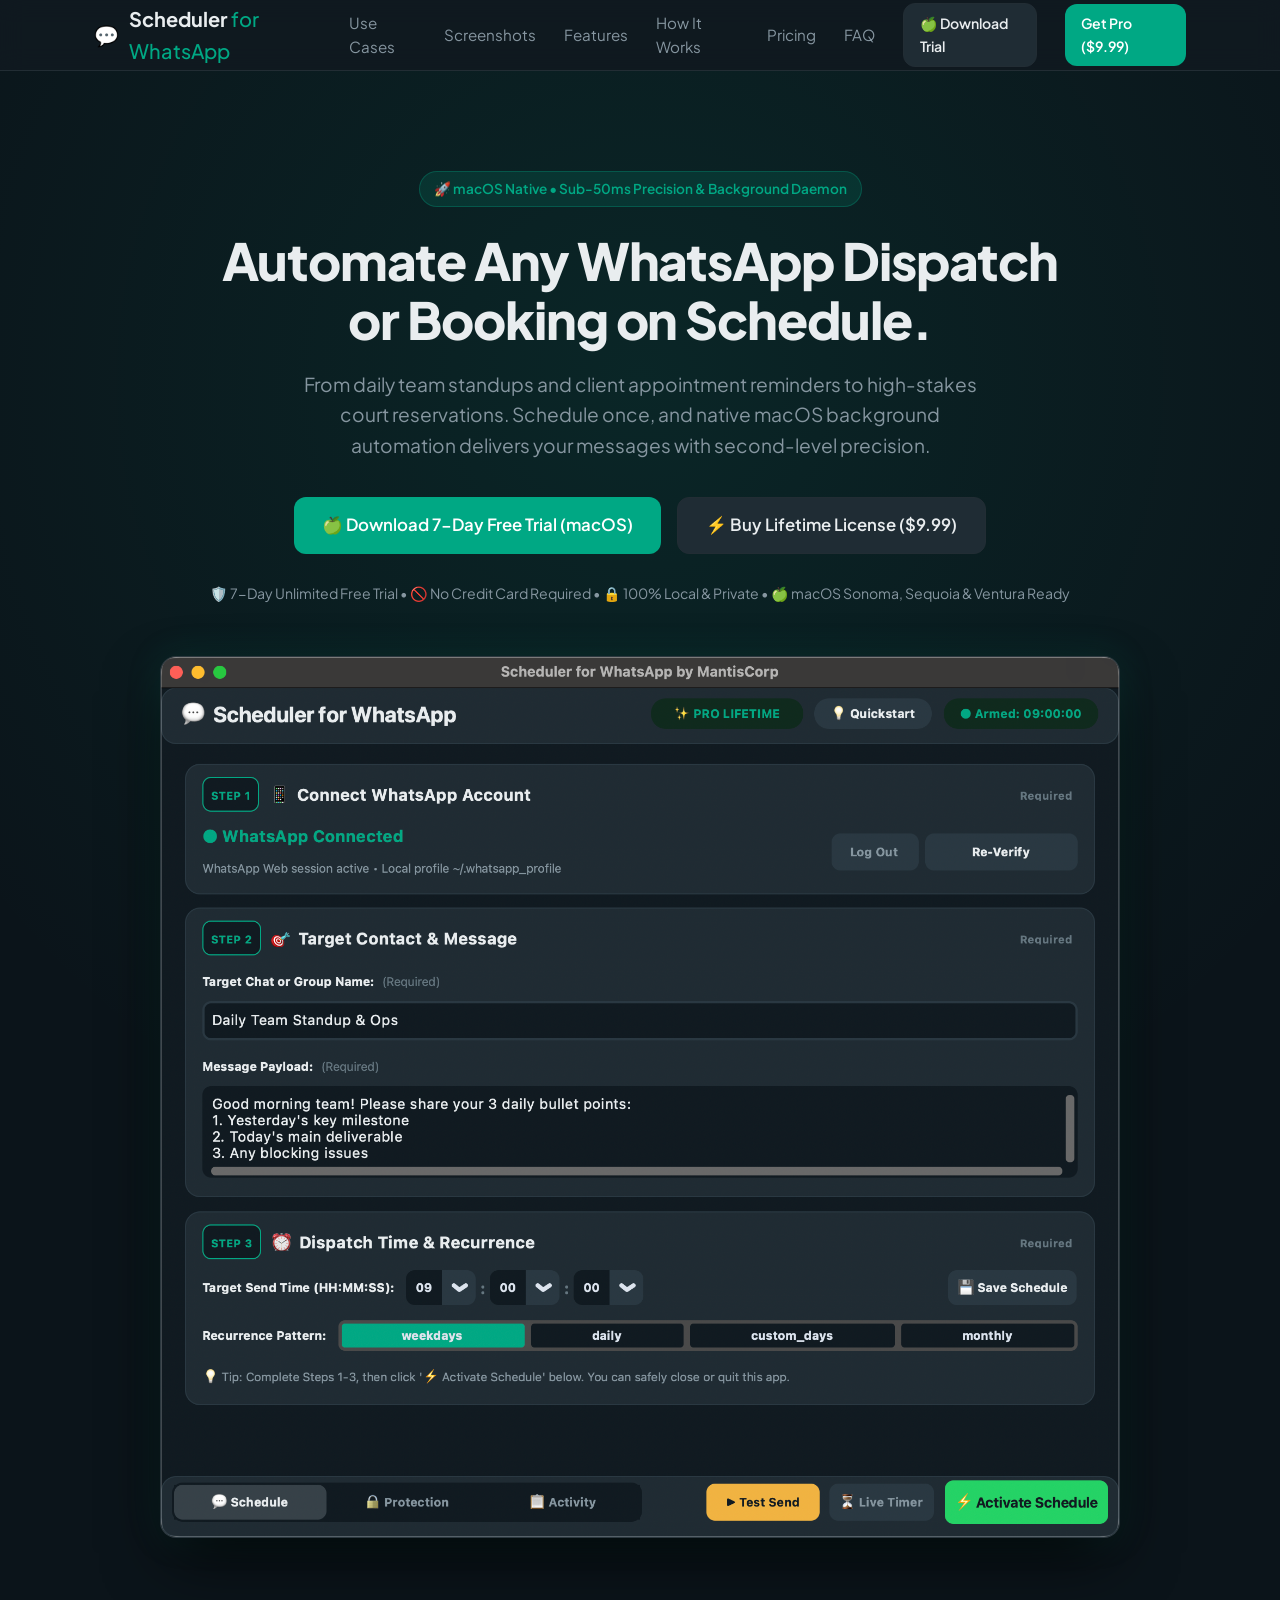
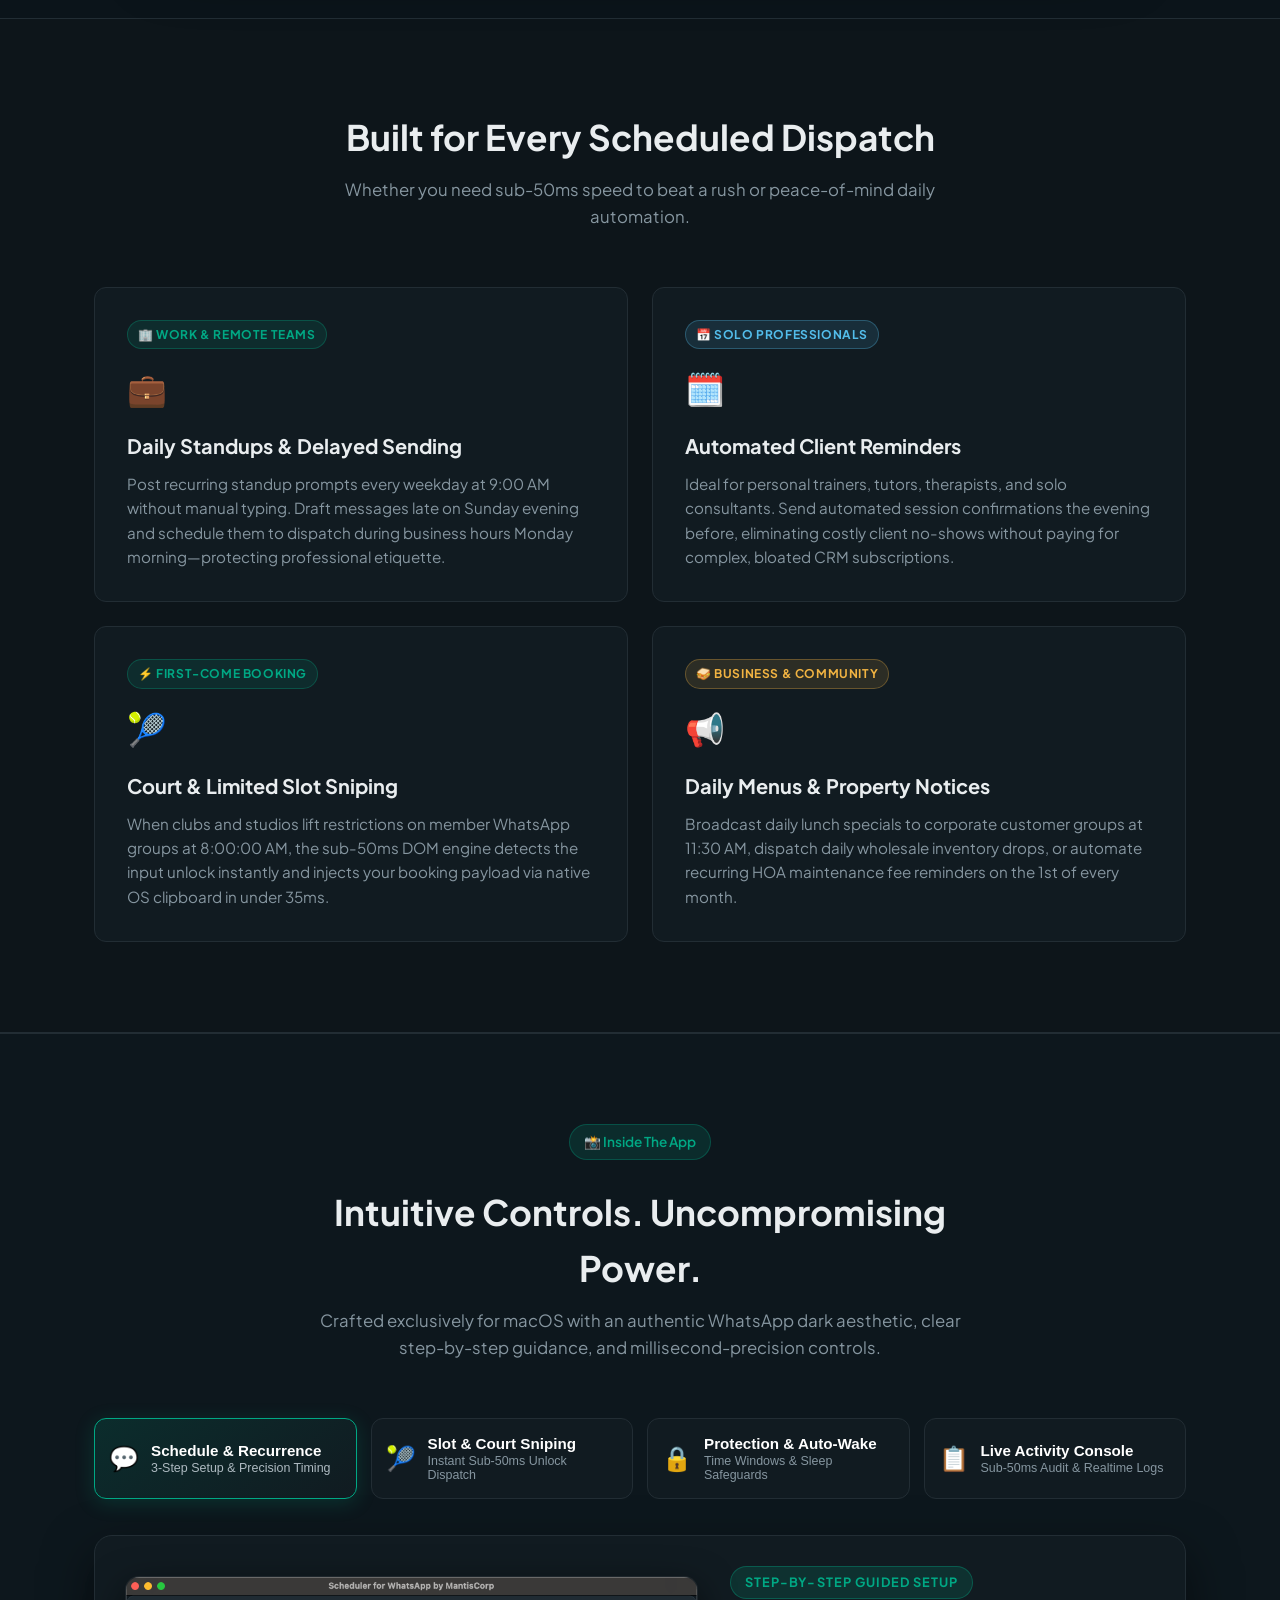
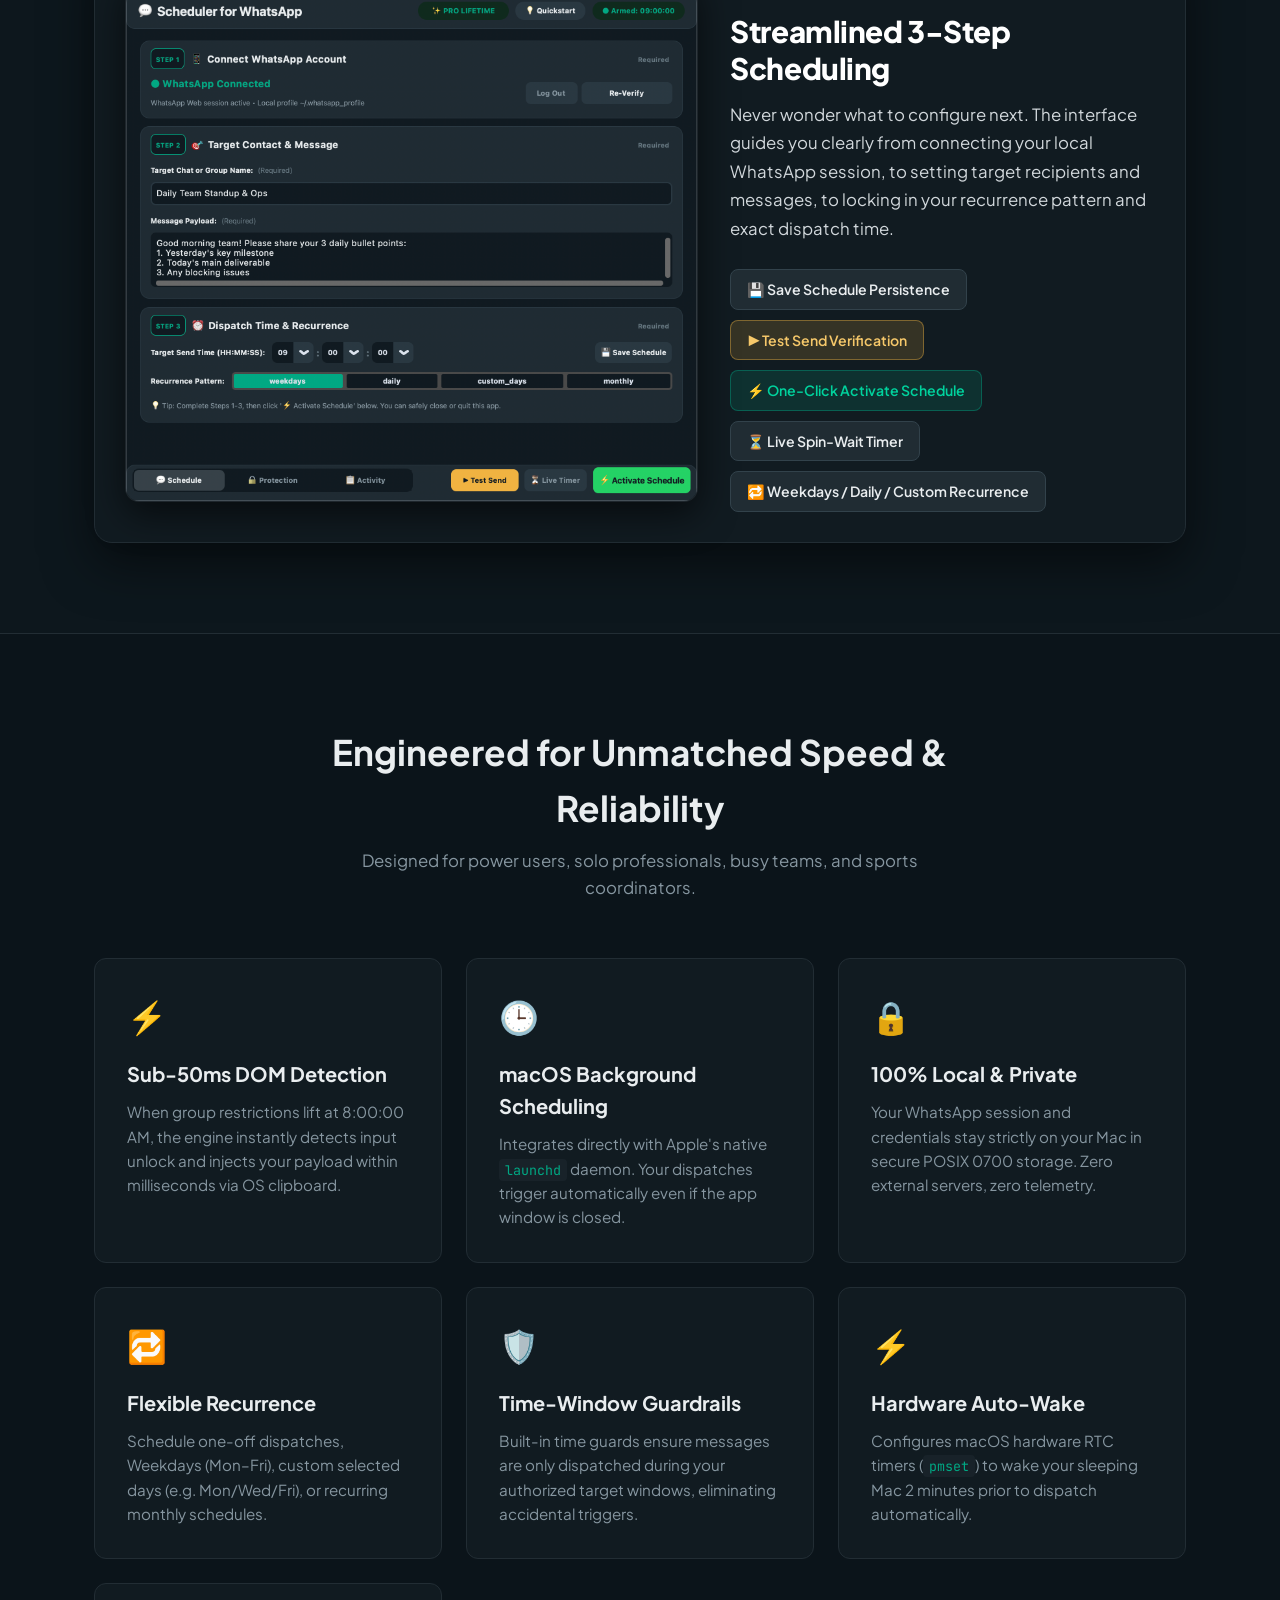
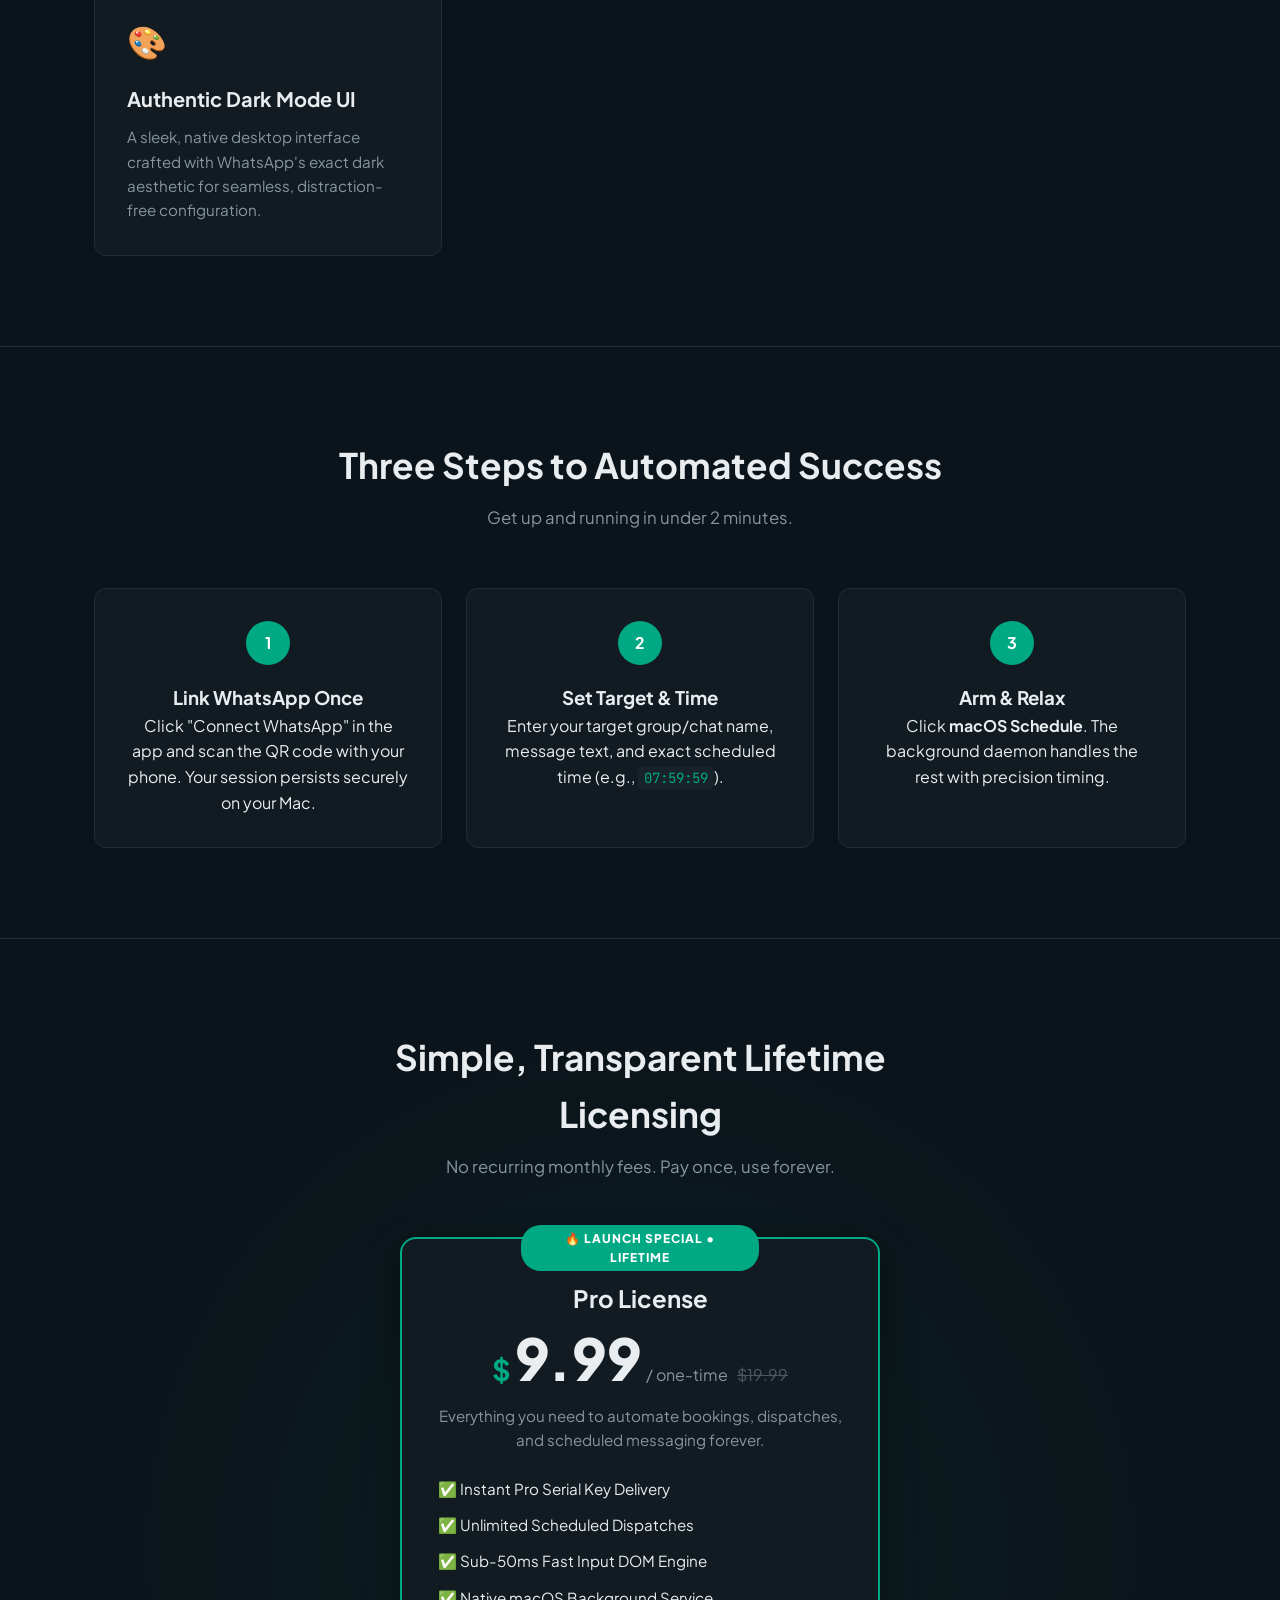
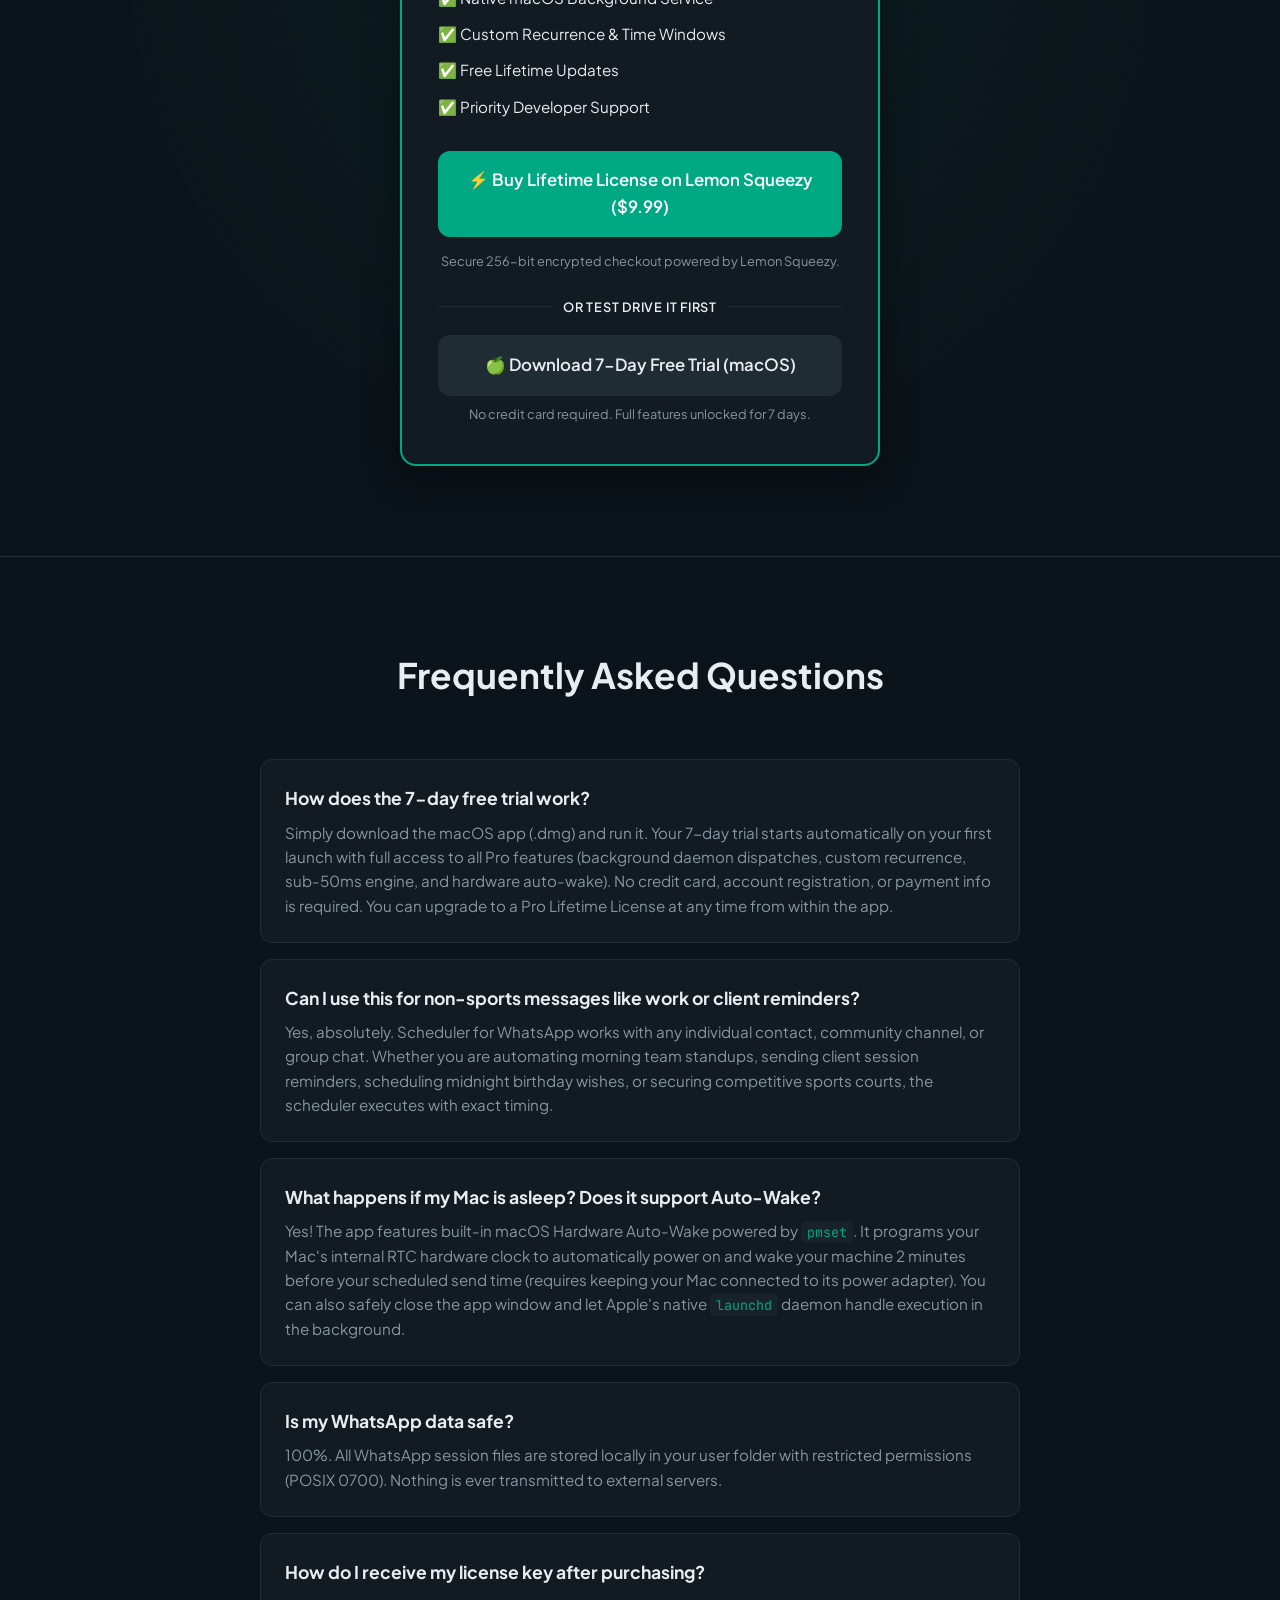
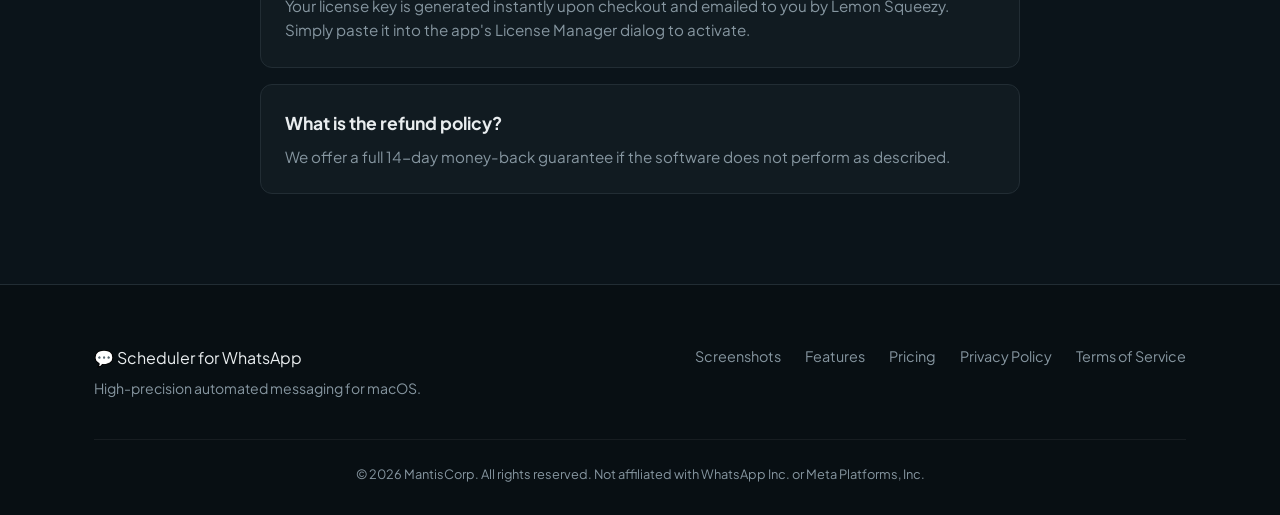
==== commit 0e924b9d: "Connect live Lemon Squeezy checkout link to pricing buy buttons" ====
--- a/index.html
+++ b/index.html
@@ -323,8 +323,8 @@
 
                 <!-- LEMON SQUEEZY CHECKOUT BUTTON -->
                 <!-- Replace https://yourstore.lemonsqueezy.com/buy/... with your actual product checkout link -->
-                <a href="https://lemonsqueezy.com" target="_blank" class="btn btn-primary btn-block">
-                    Buy Lifetime License on Lemon Squeezy
+                <a href="https://mantiscorp.lemonsqueezy.com/checkout/buy/bb9ad68c-0ddb-458c-b31e-7e1500f4c187" target="_blank" class="btn btn-primary btn-block">
+                    ⚡ Buy Lifetime License on Lemon Squeezy ($9.99)
                 </a>
                 <p class="pricing-footer">Secure 256-bit encrypted checkout powered by Lemon Squeezy.</p>
 
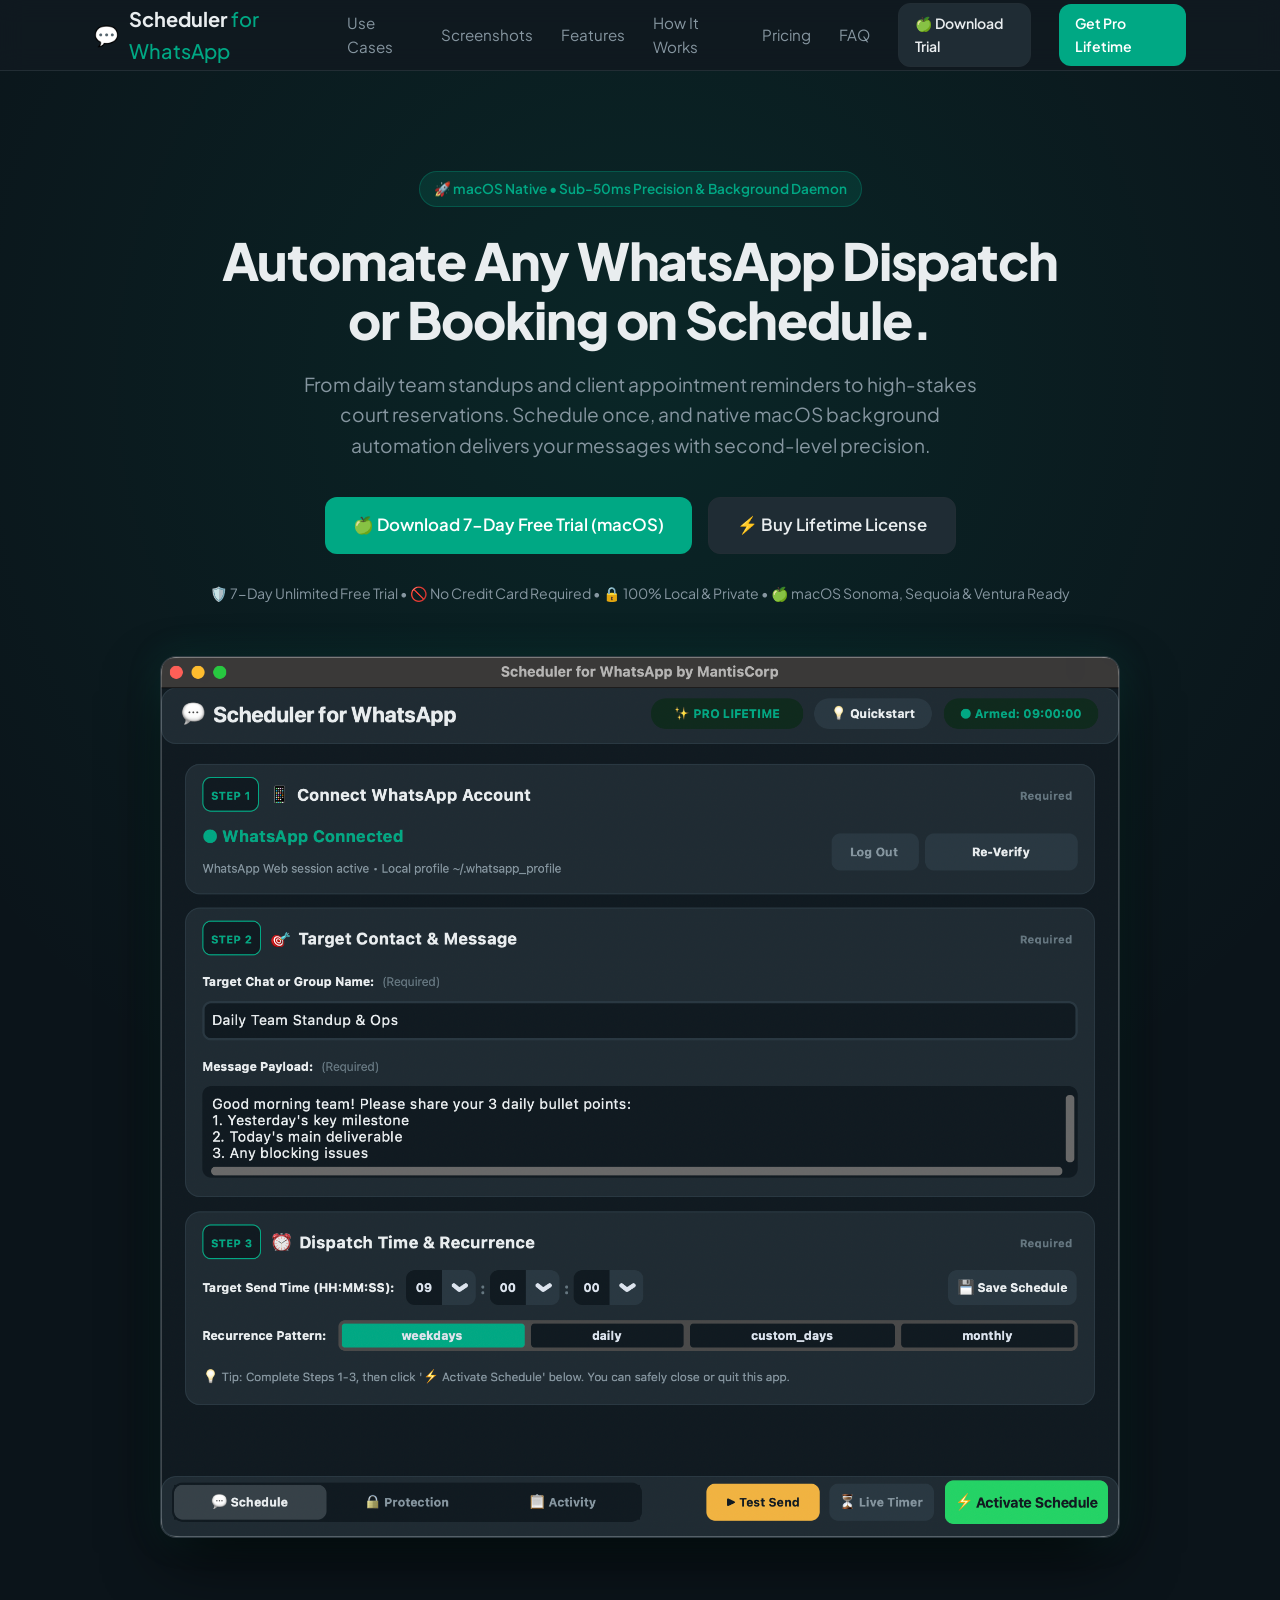
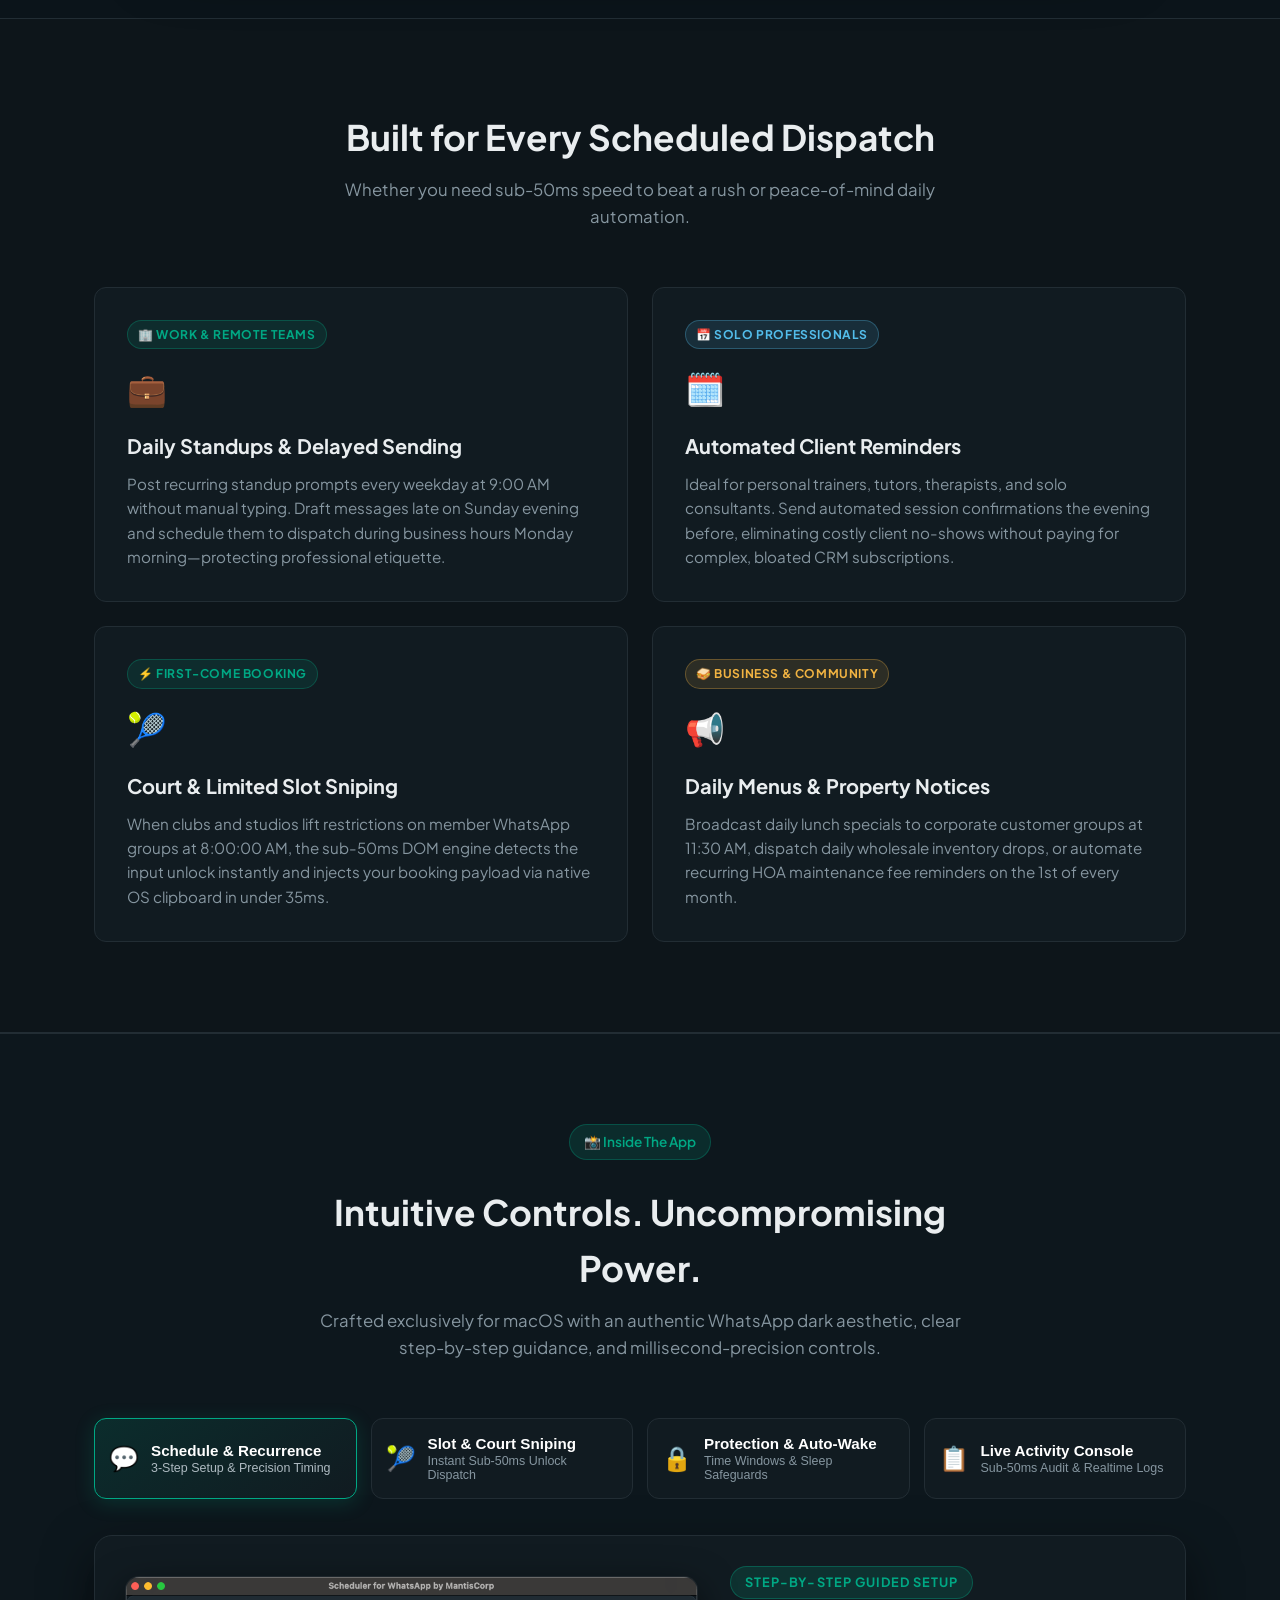
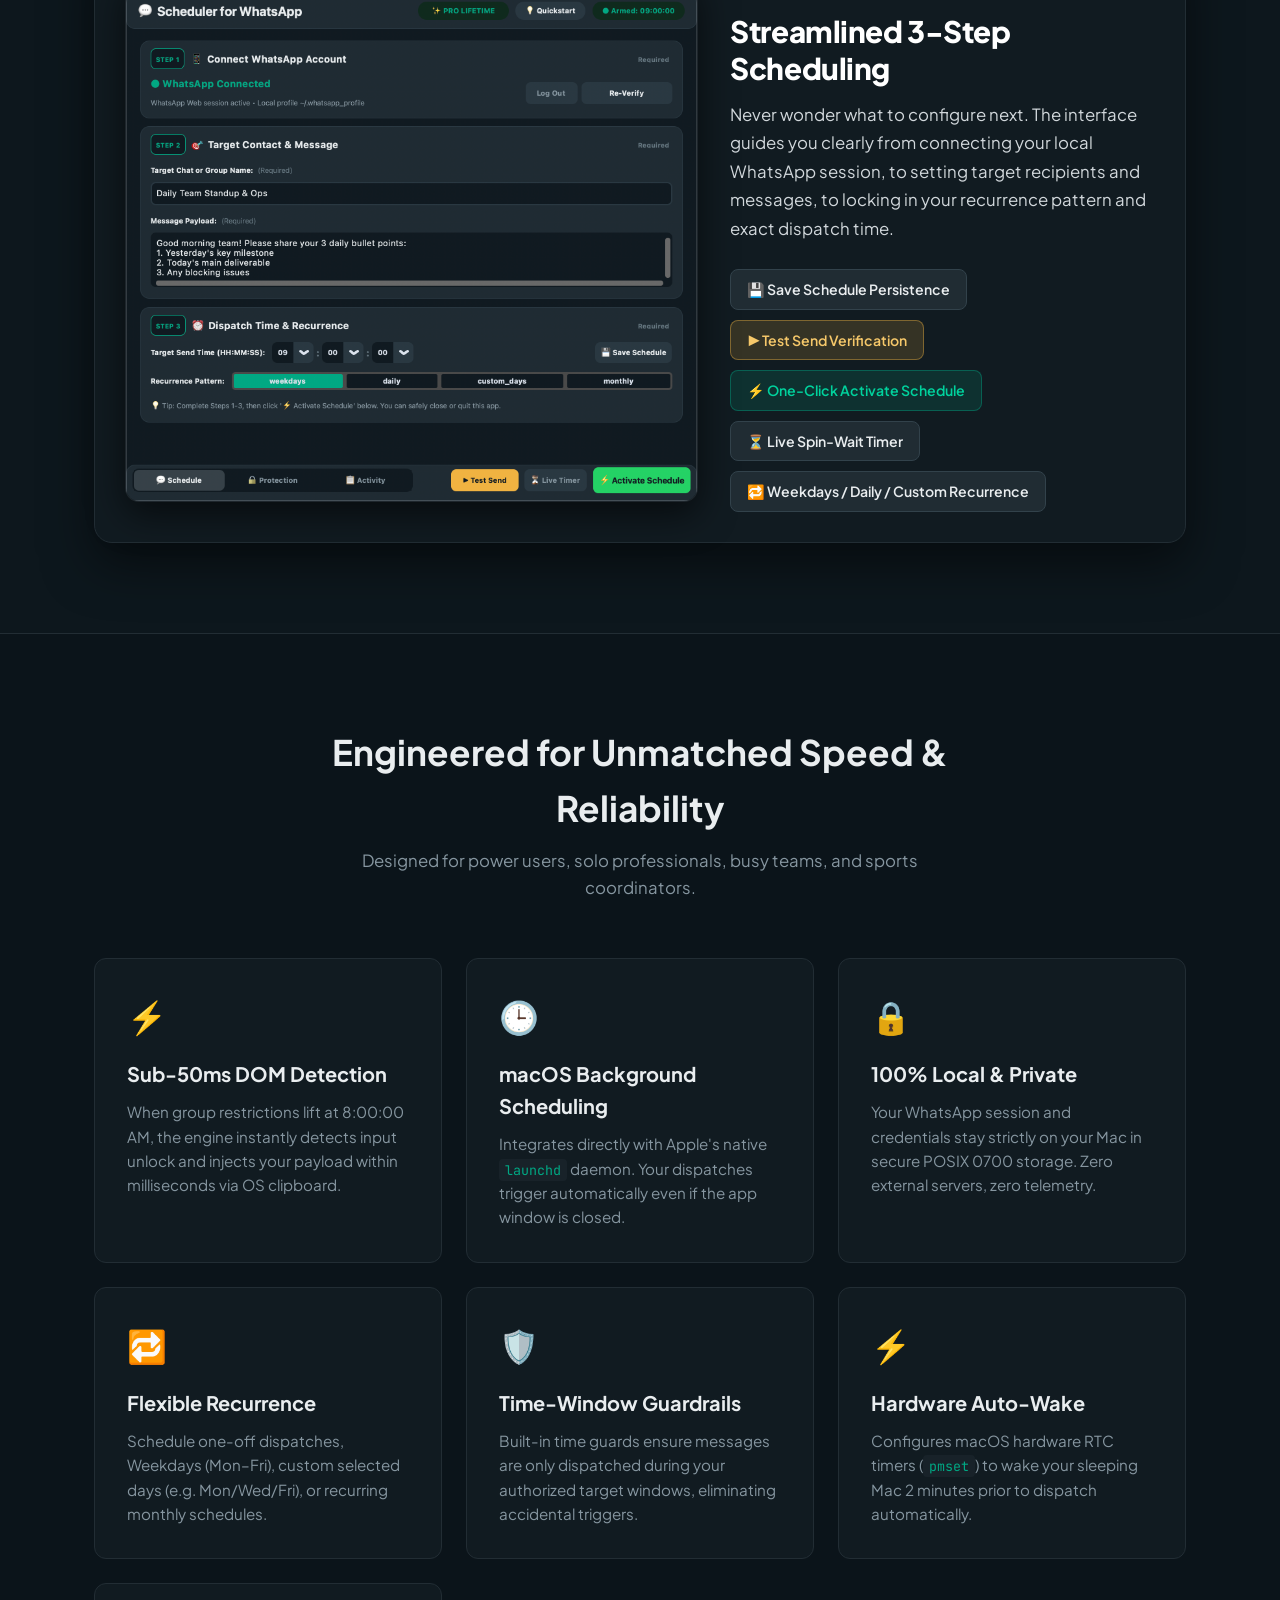
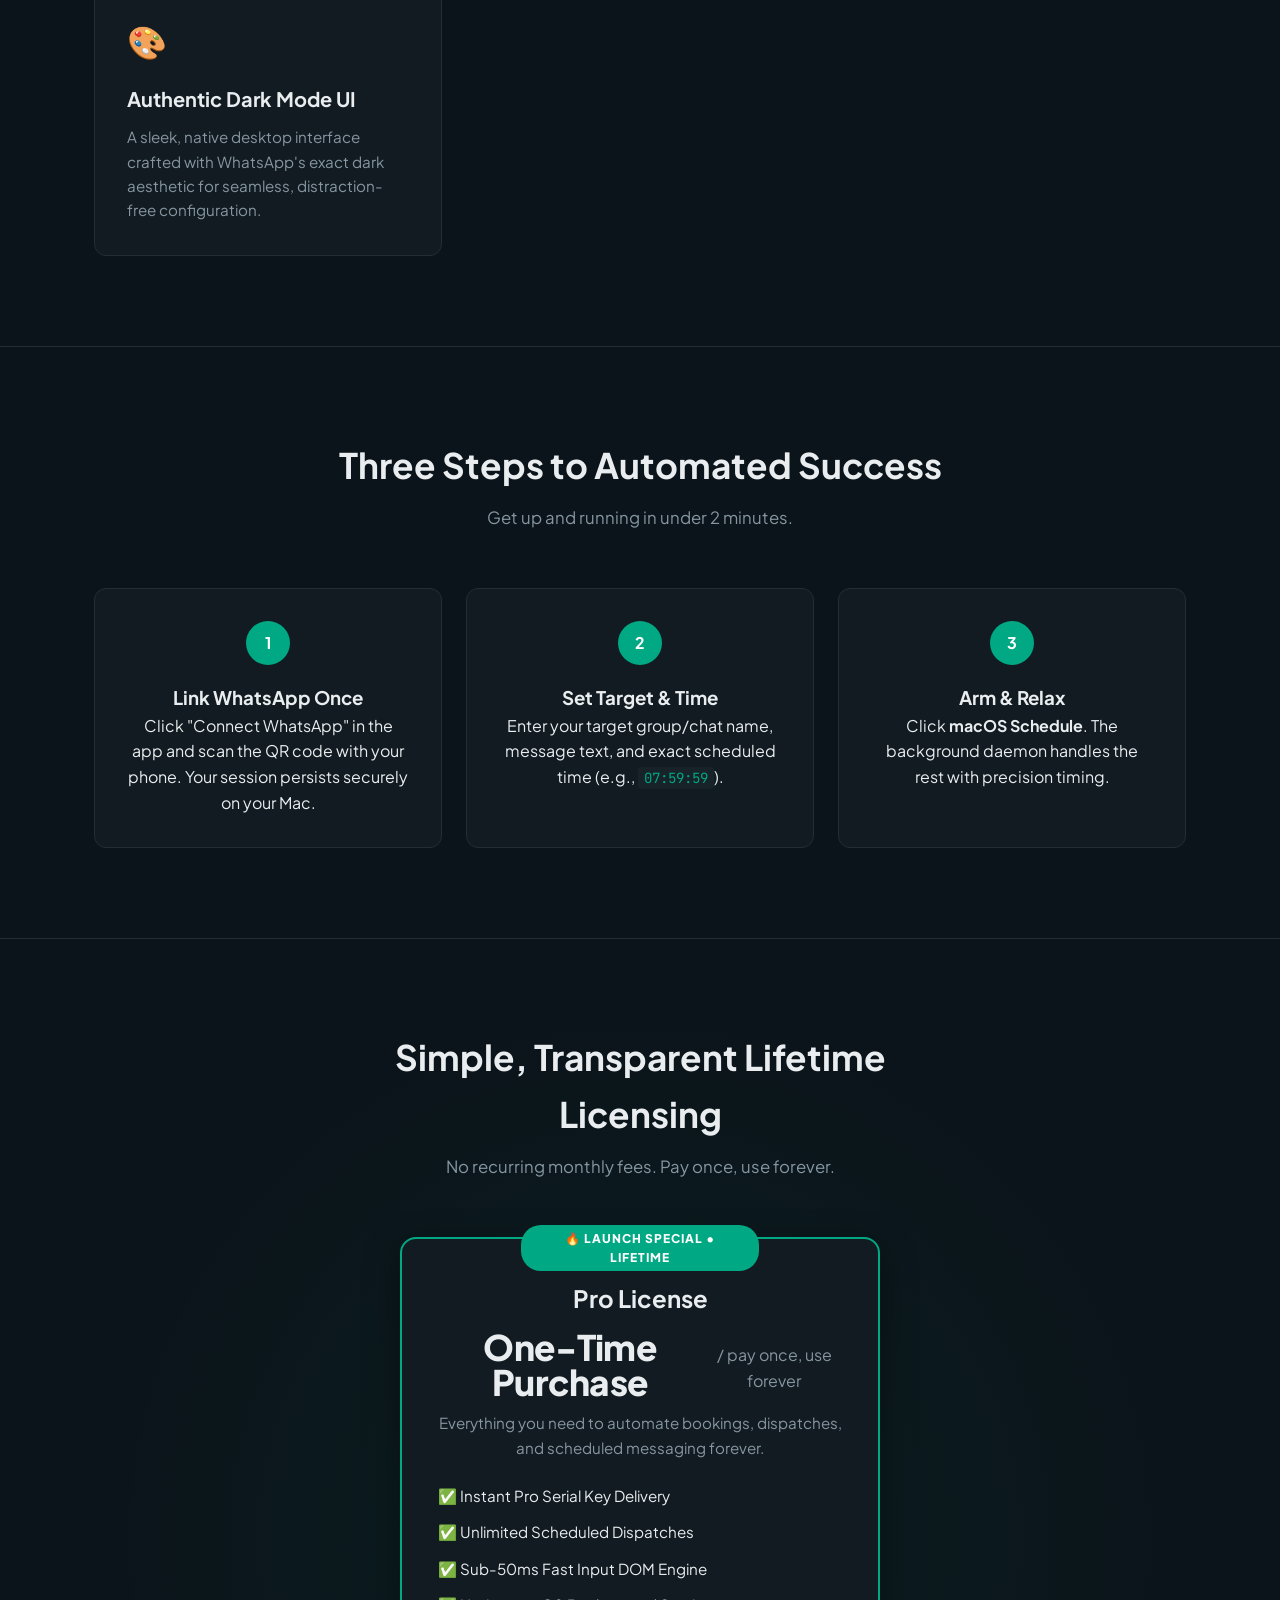
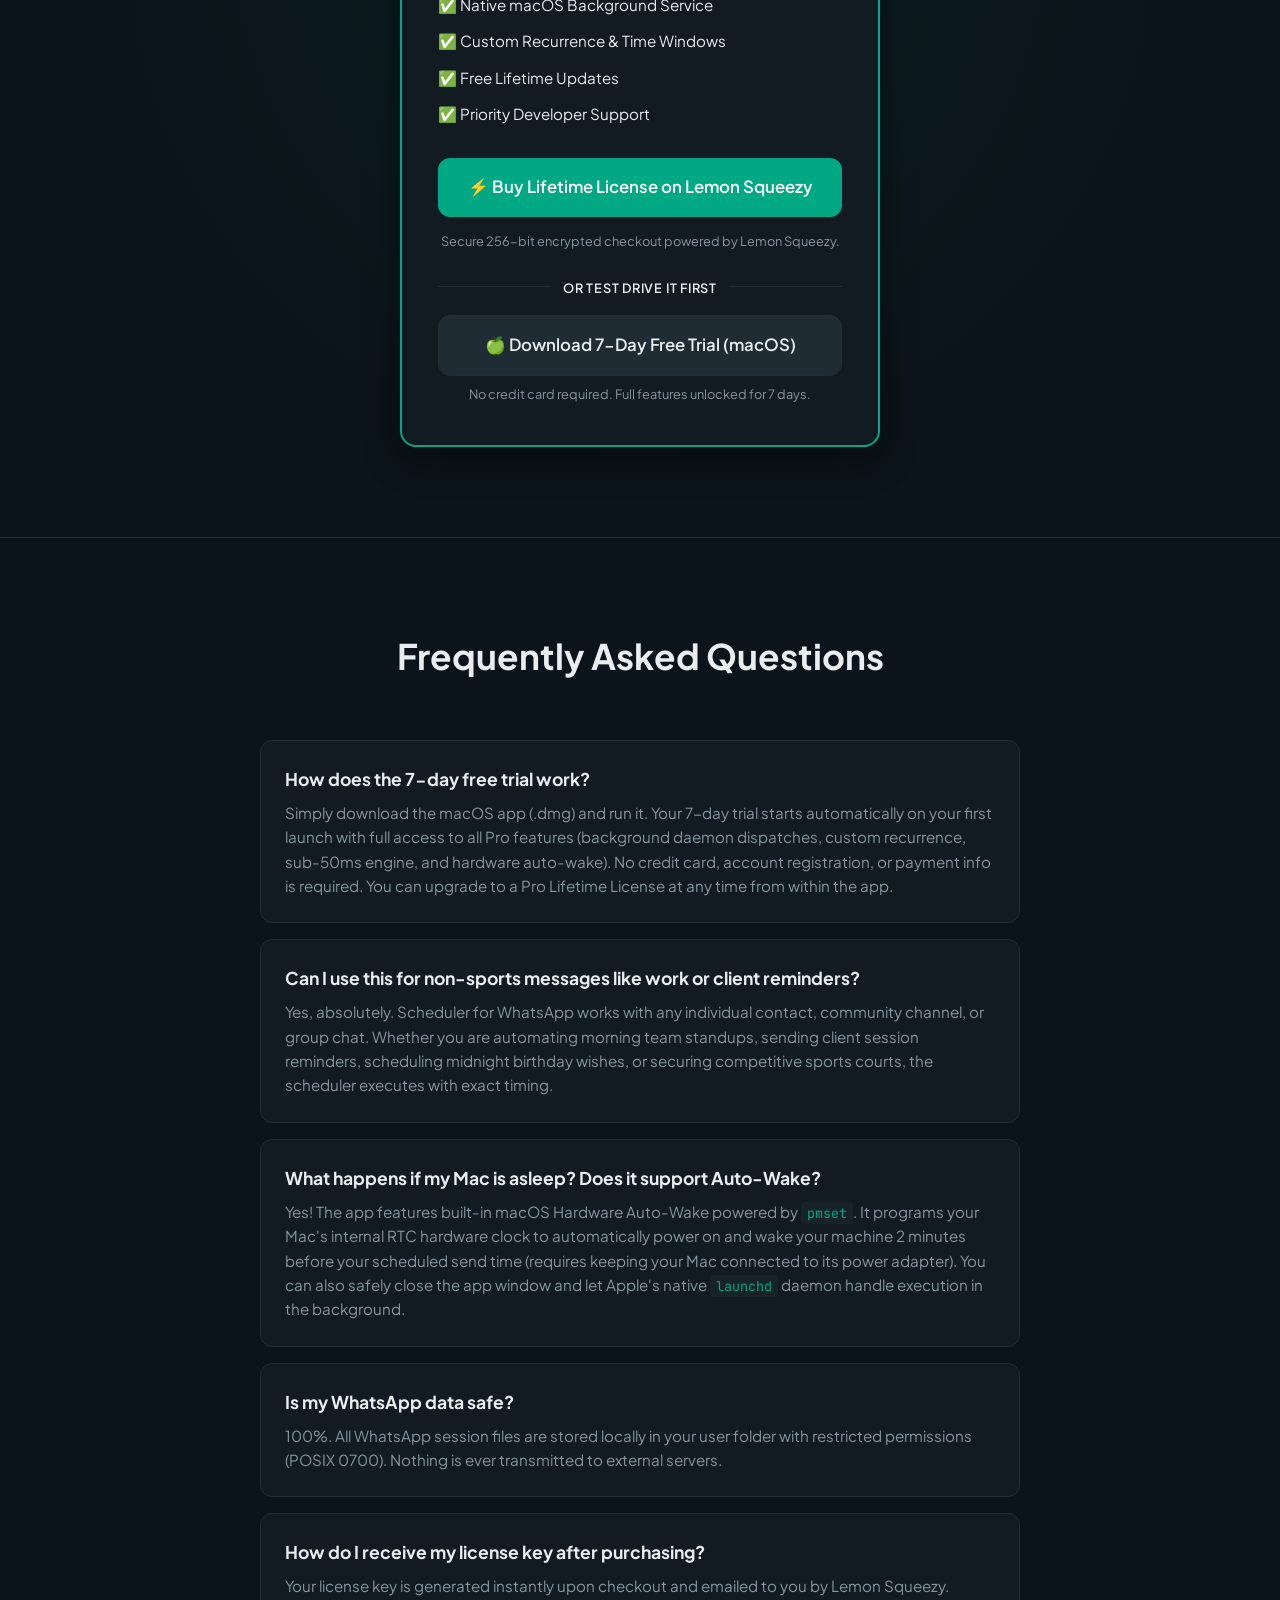
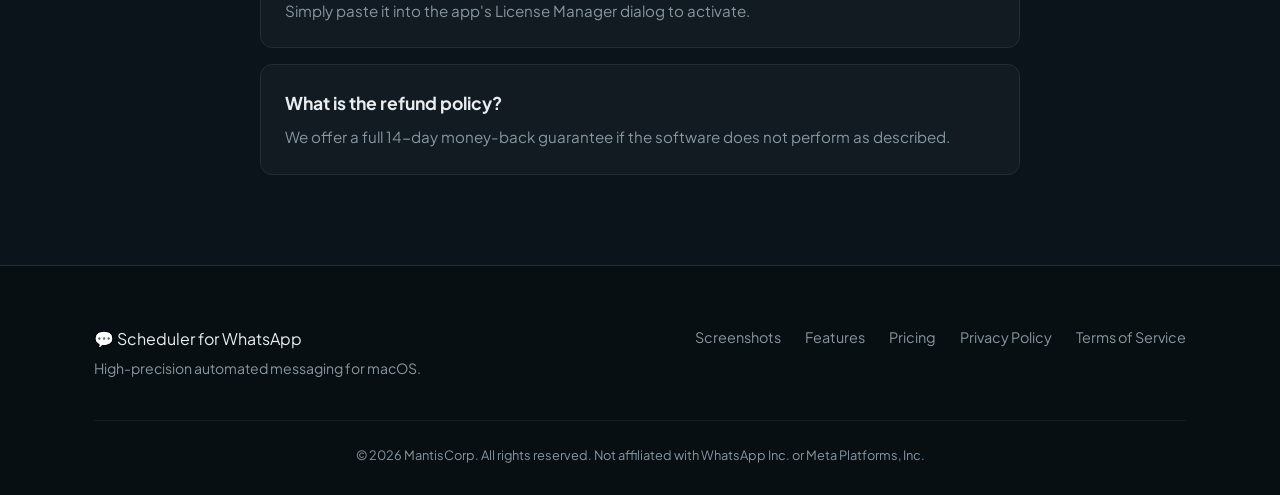
==== commit 29117555: "Remove hardcoded dollar prices from website" ====
--- a/index.html
+++ b/index.html
@@ -27,7 +27,7 @@
                 <a href="#pricing">Pricing</a>
                 <a href="#faq">FAQ</a>
                 <a href="https://github.com/rockdrigoma/rockdrigoma.github.io/releases/latest/download/Scheduler-for-WhatsApp.dmg" class="btn btn-secondary btn-sm">🍏 Download Trial</a>
-                <a href="#pricing" class="btn btn-primary btn-sm">Get Pro ($9.99)</a>
+                <a href="#pricing" class="btn btn-primary btn-sm">Get Pro Lifetime</a>
             </div>
         </div>
     </nav>
@@ -47,7 +47,7 @@
                     <span>🍏 Download 7-Day Free Trial (macOS)</span>
                 </a>
                 <a href="#pricing" class="btn btn-secondary btn-lg">
-                    <span>⚡ Buy Lifetime License ($9.99)</span>
+                    <span>⚡ Buy Lifetime License</span>
                 </a>
             </div>
             <div class="hero-guarantee">
@@ -305,9 +305,8 @@
                 <div class="pricing-badge">🔥 LAUNCH SPECIAL • LIFETIME</div>
                 <h3 class="pricing-plan">Pro License</h3>
                 <div class="price">
-                    <span class="currency">$</span>
-                    <span class="amount">9.99</span>
-                    <span class="period">/ one-time <span style="text-decoration: line-through; opacity: 0.5; margin-left: 6px;">$19.99</span></span>
+                    <span class="amount" style="font-size: 2.2rem; letter-spacing: -0.02em;">One-Time Purchase</span>
+                    <span class="period">/ pay once, use forever</span>
                 </div>
                 <p class="pricing-desc">Everything you need to automate bookings, dispatches, and scheduled messaging forever.</p>
 
@@ -324,7 +323,7 @@
                 <!-- LEMON SQUEEZY CHECKOUT BUTTON -->
                 <!-- Replace https://yourstore.lemonsqueezy.com/buy/... with your actual product checkout link -->
                 <a href="https://mantiscorp.lemonsqueezy.com/checkout/buy/bb9ad68c-0ddb-458c-b31e-7e1500f4c187" target="_blank" class="btn btn-primary btn-block">
-                    ⚡ Buy Lifetime License on Lemon Squeezy ($9.99)
+                    ⚡ Buy Lifetime License on Lemon Squeezy
                 </a>
                 <p class="pricing-footer">Secure 256-bit encrypted checkout powered by Lemon Squeezy.</p>
 
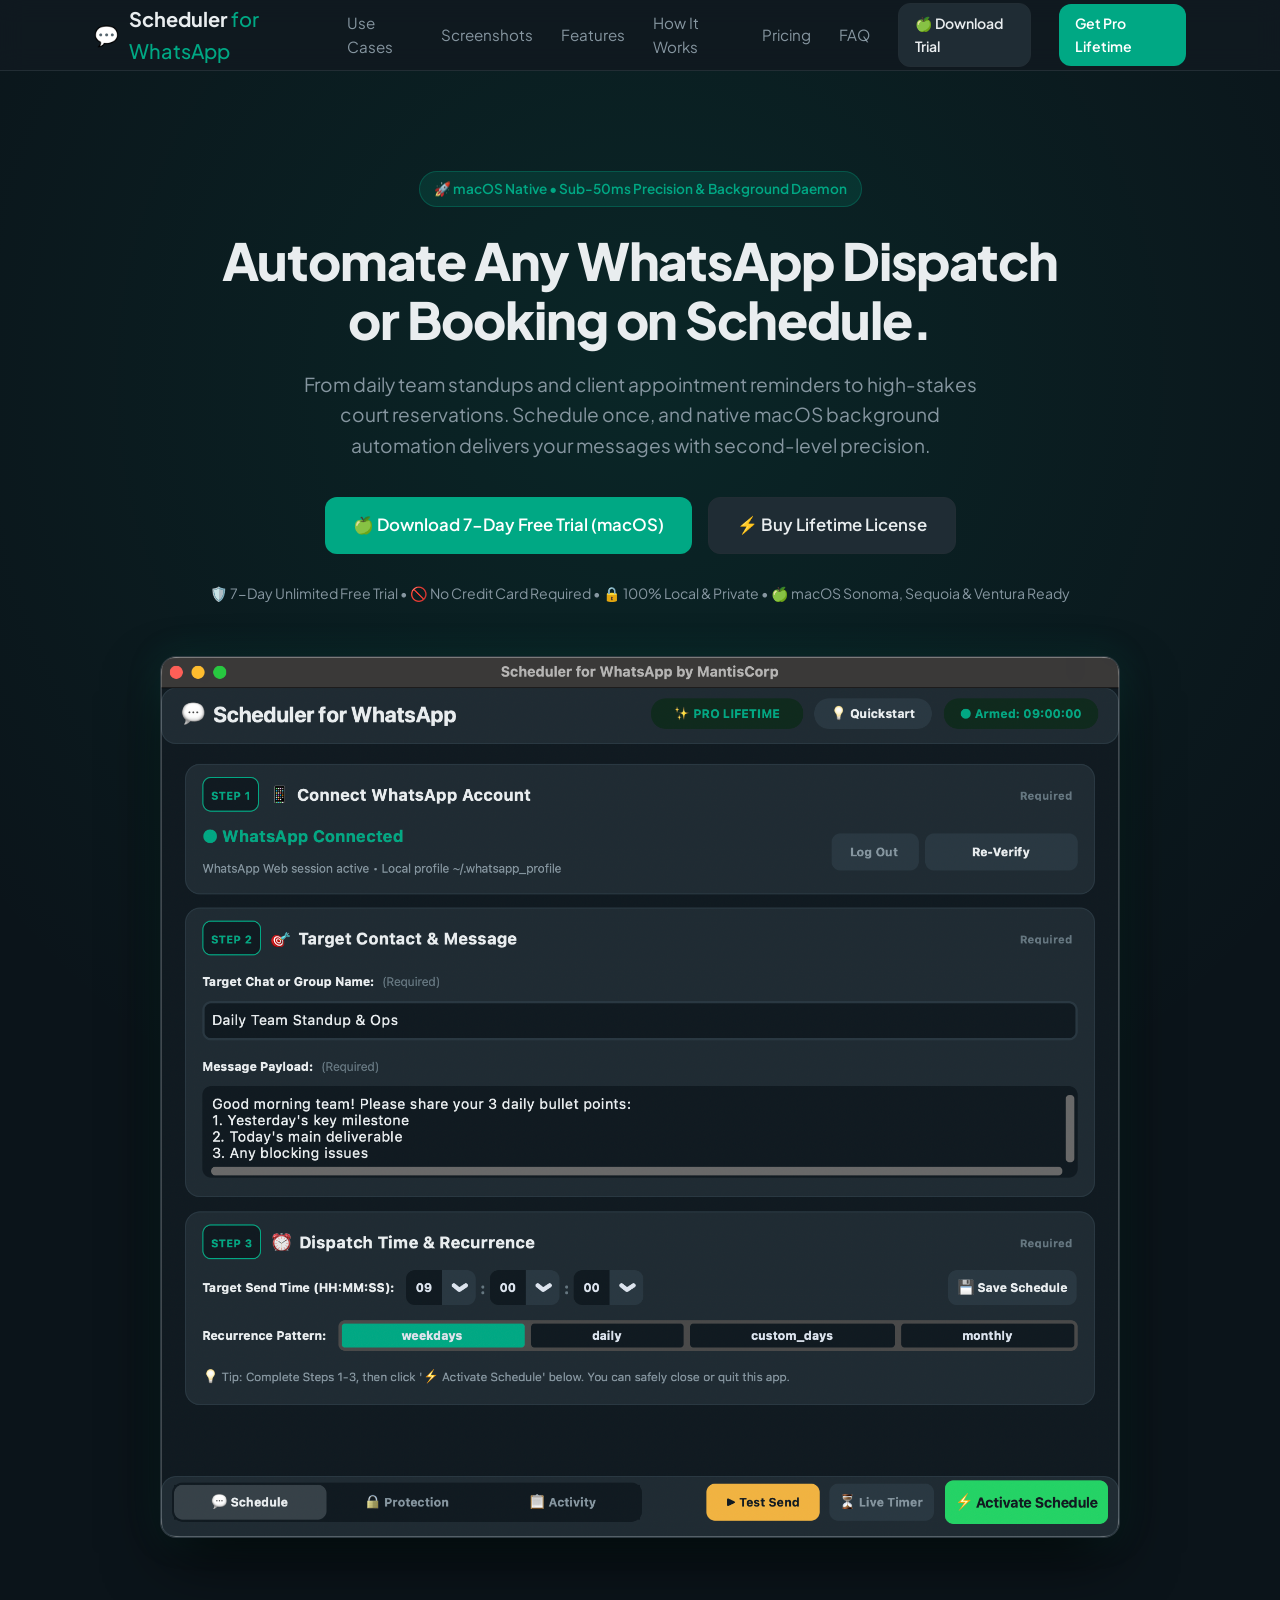
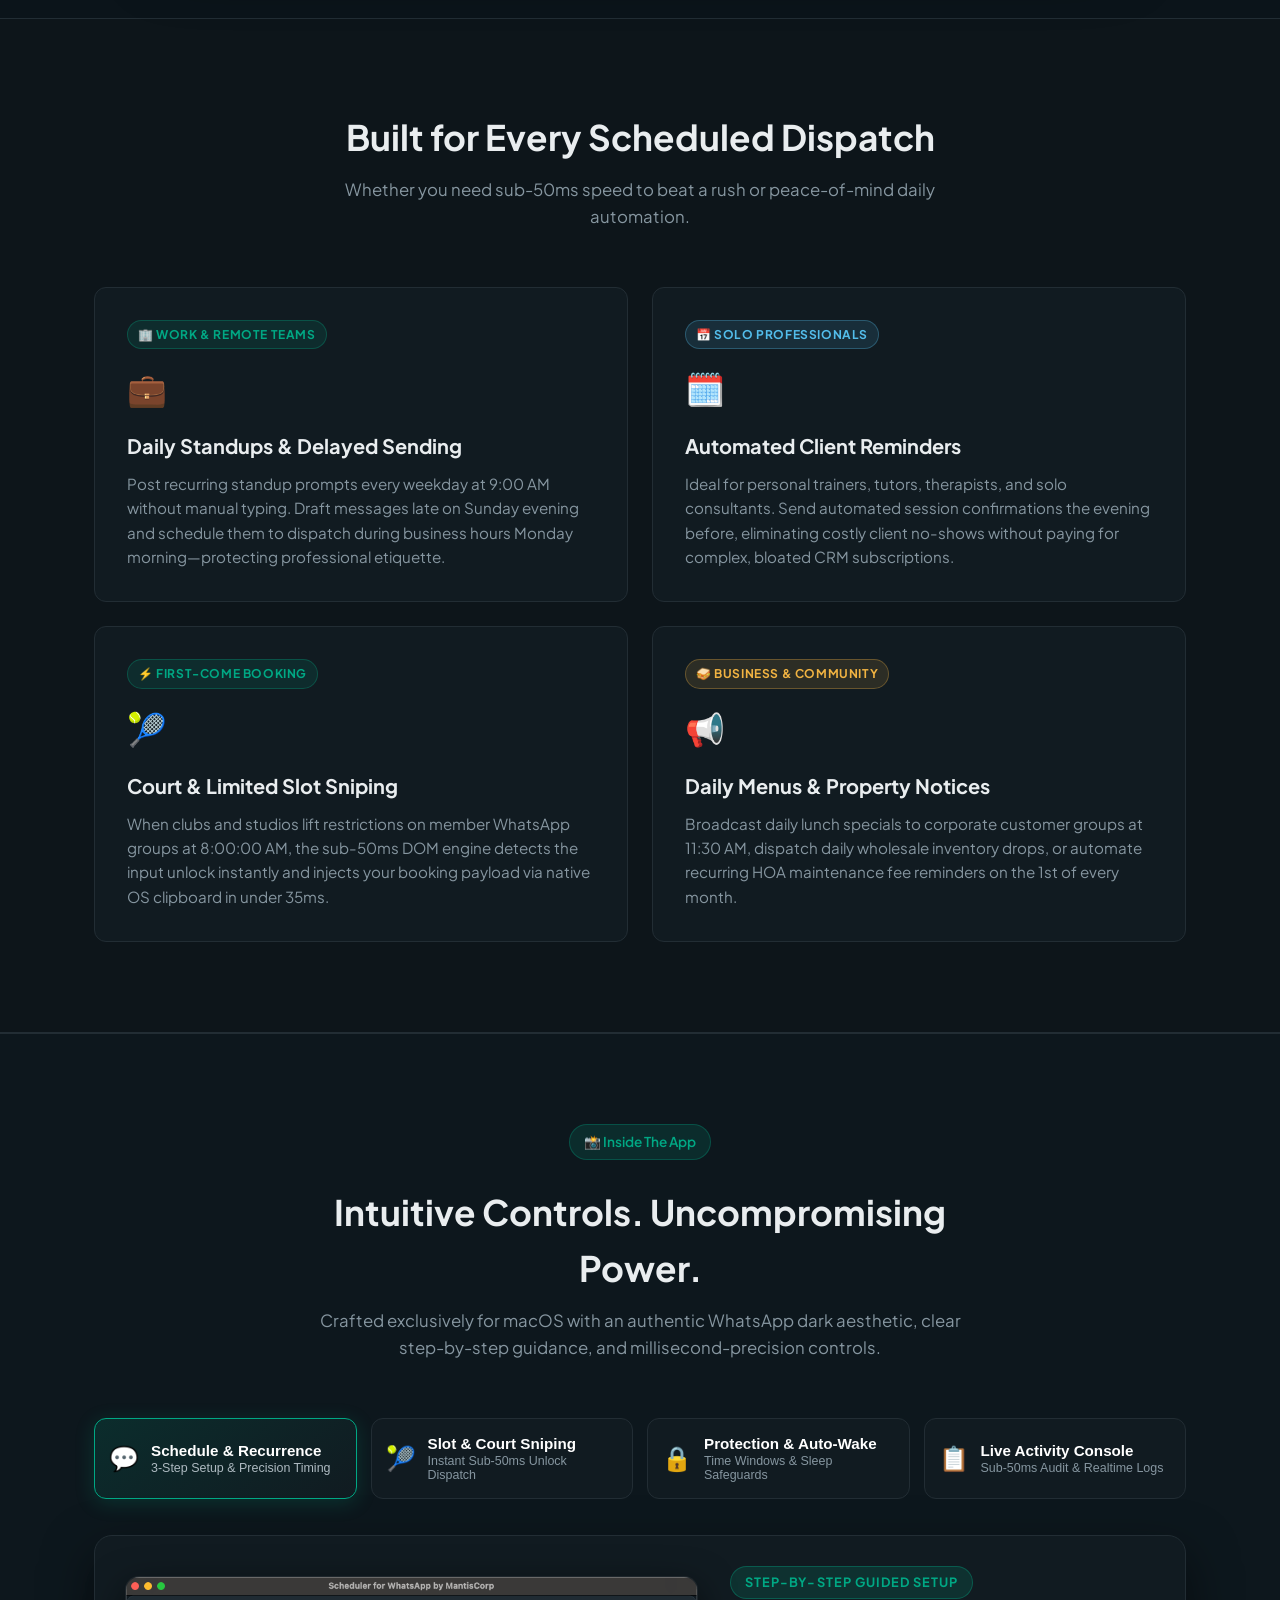
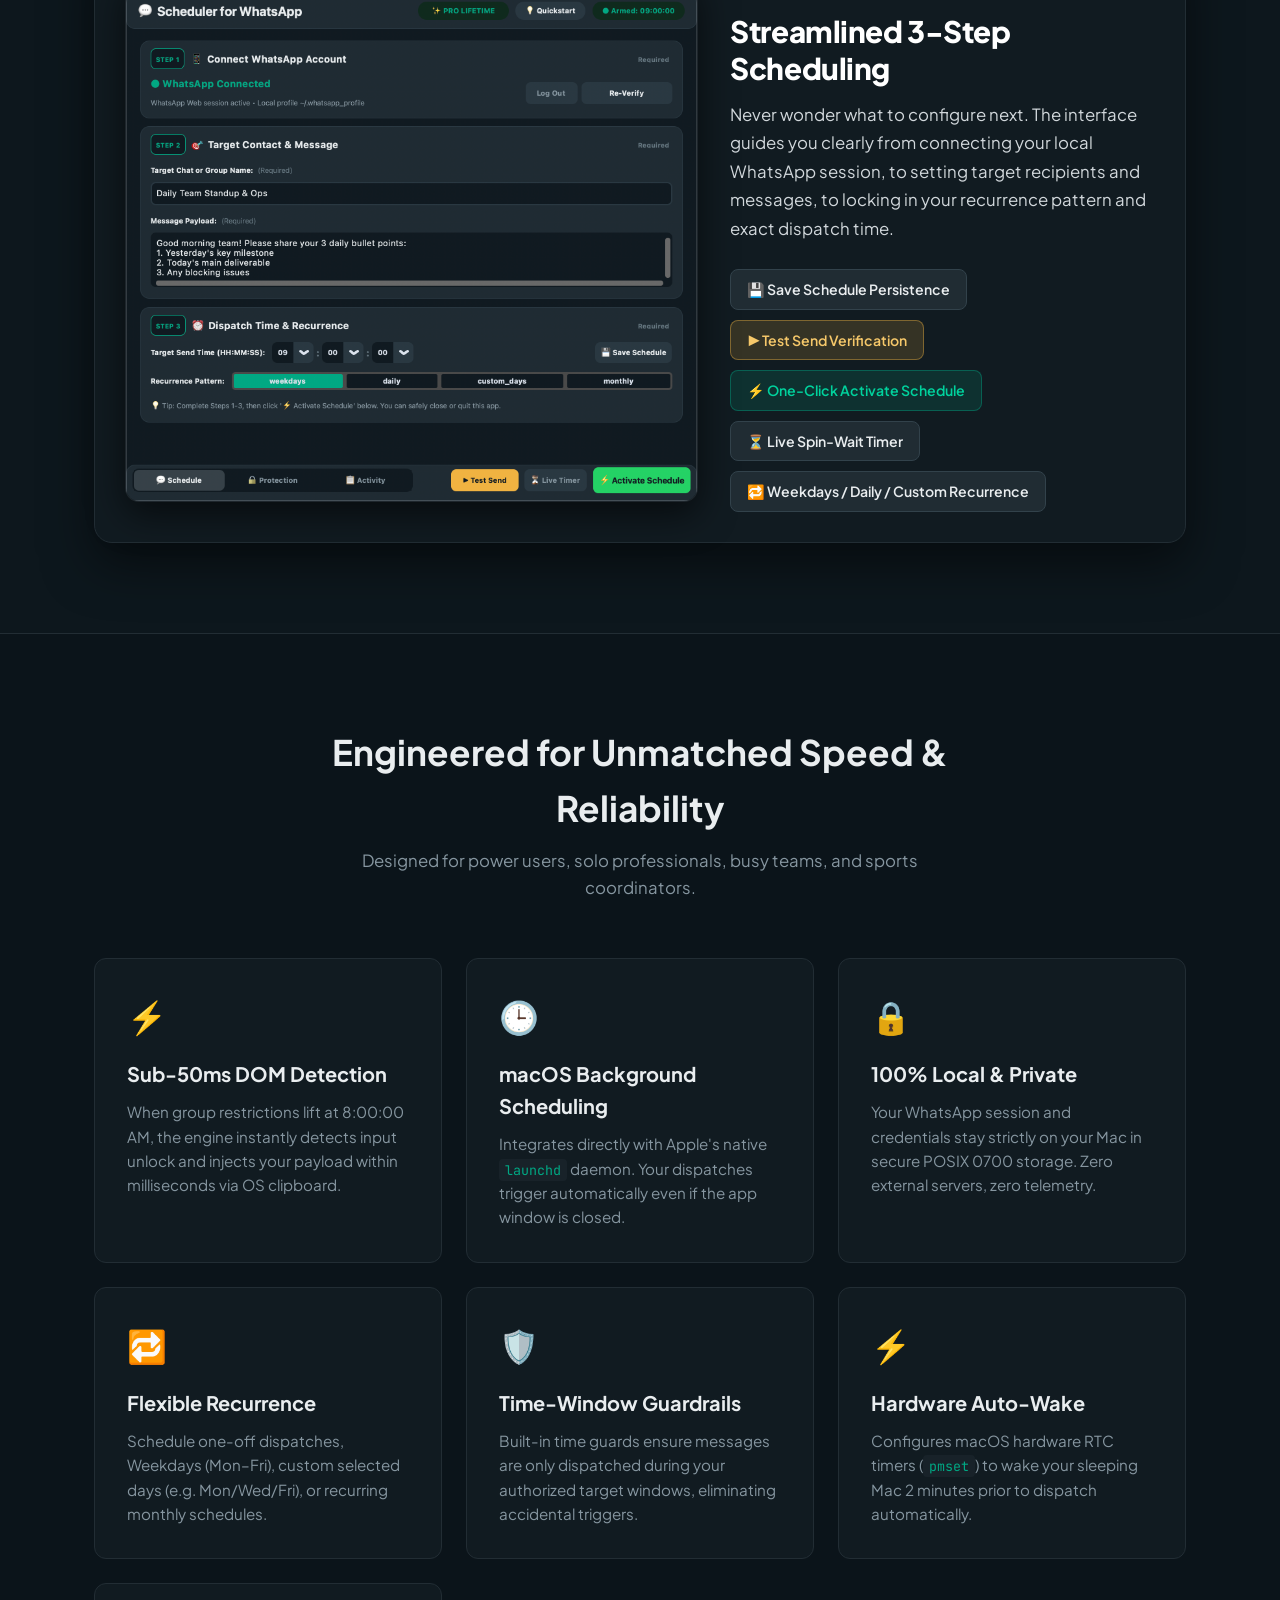
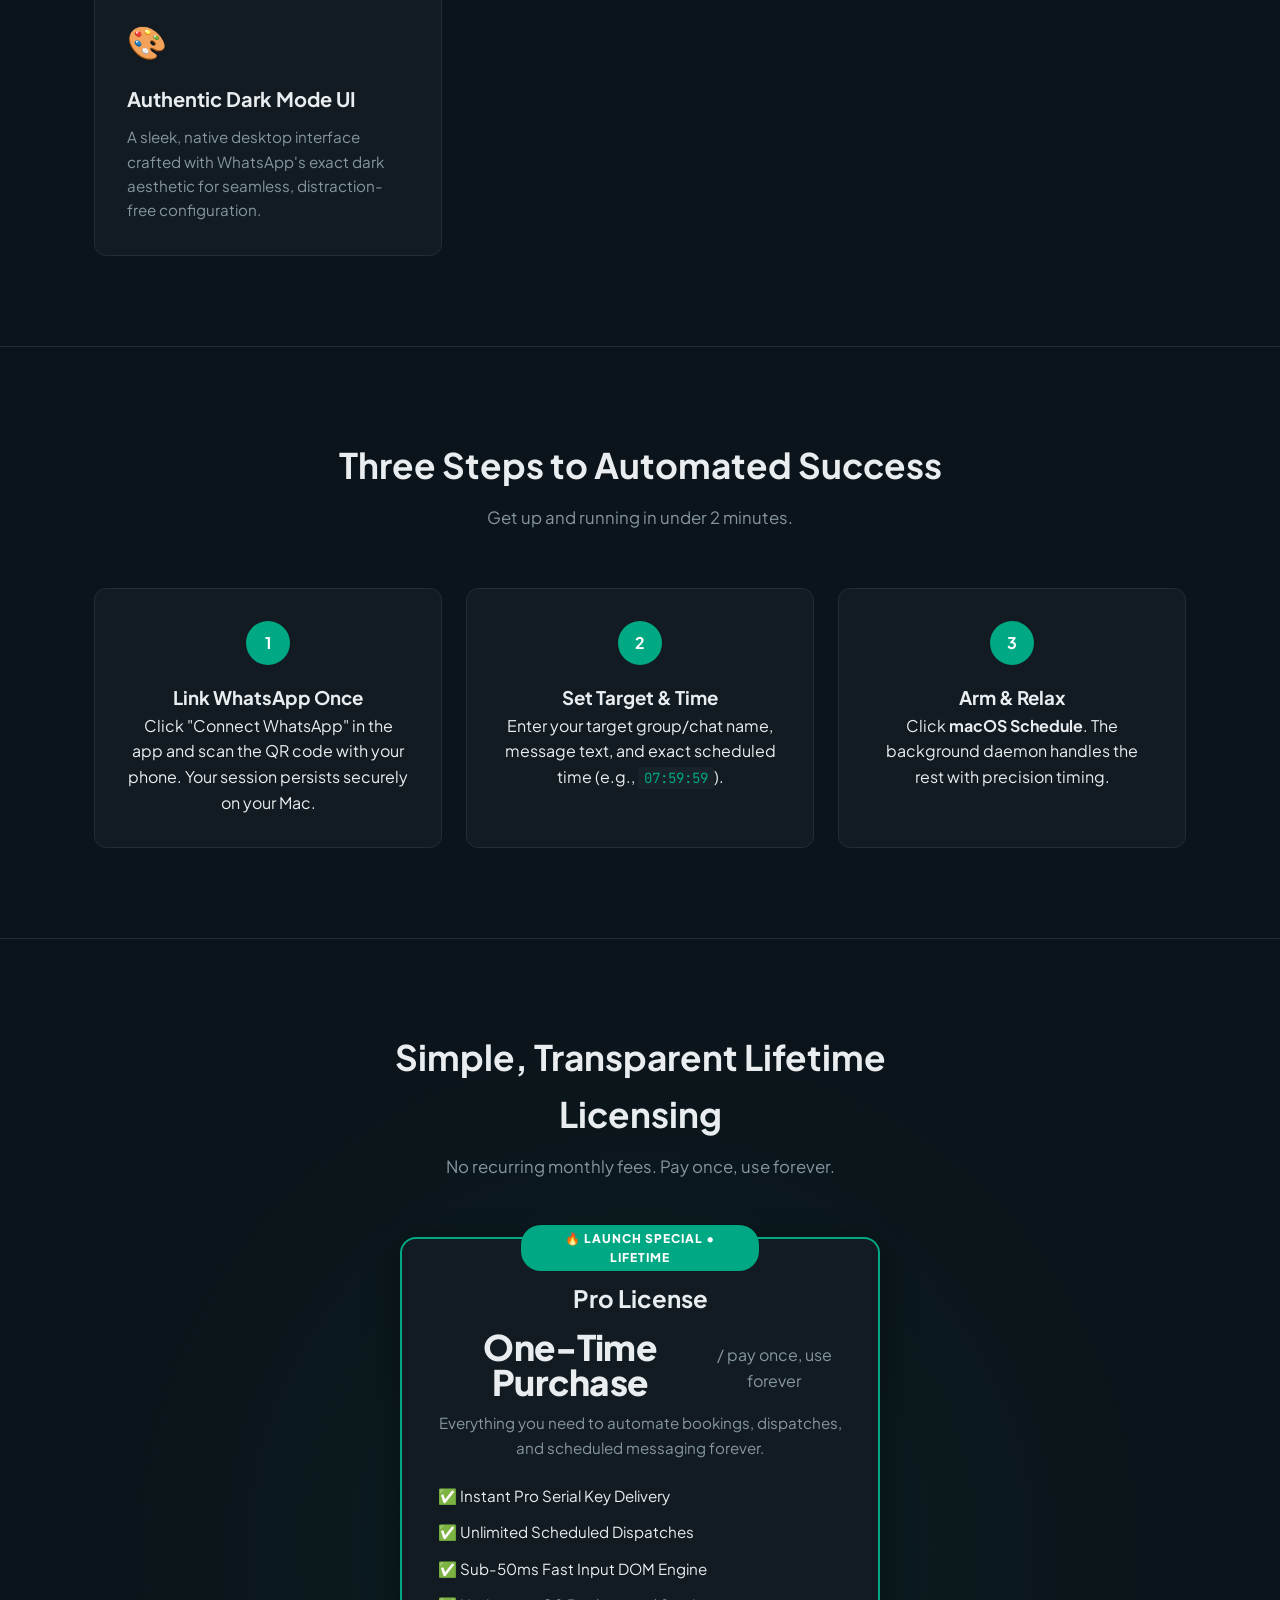
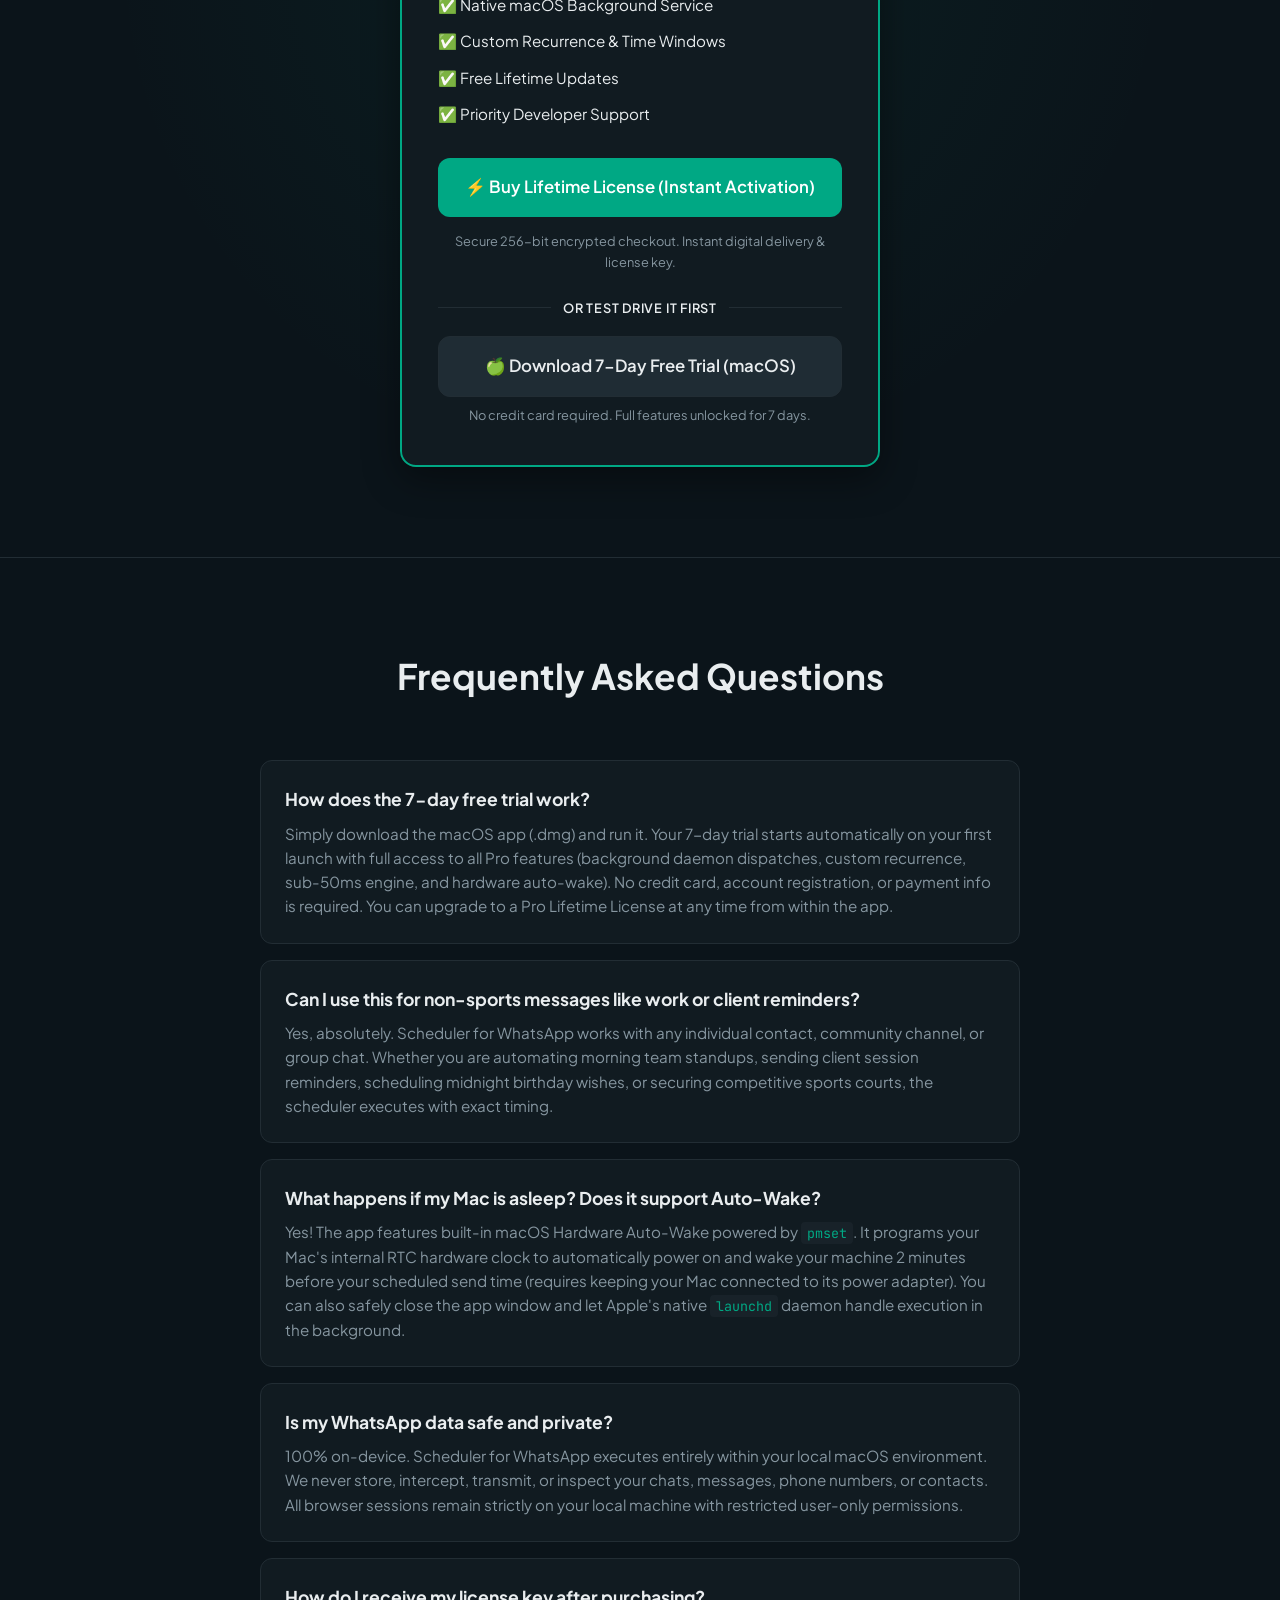
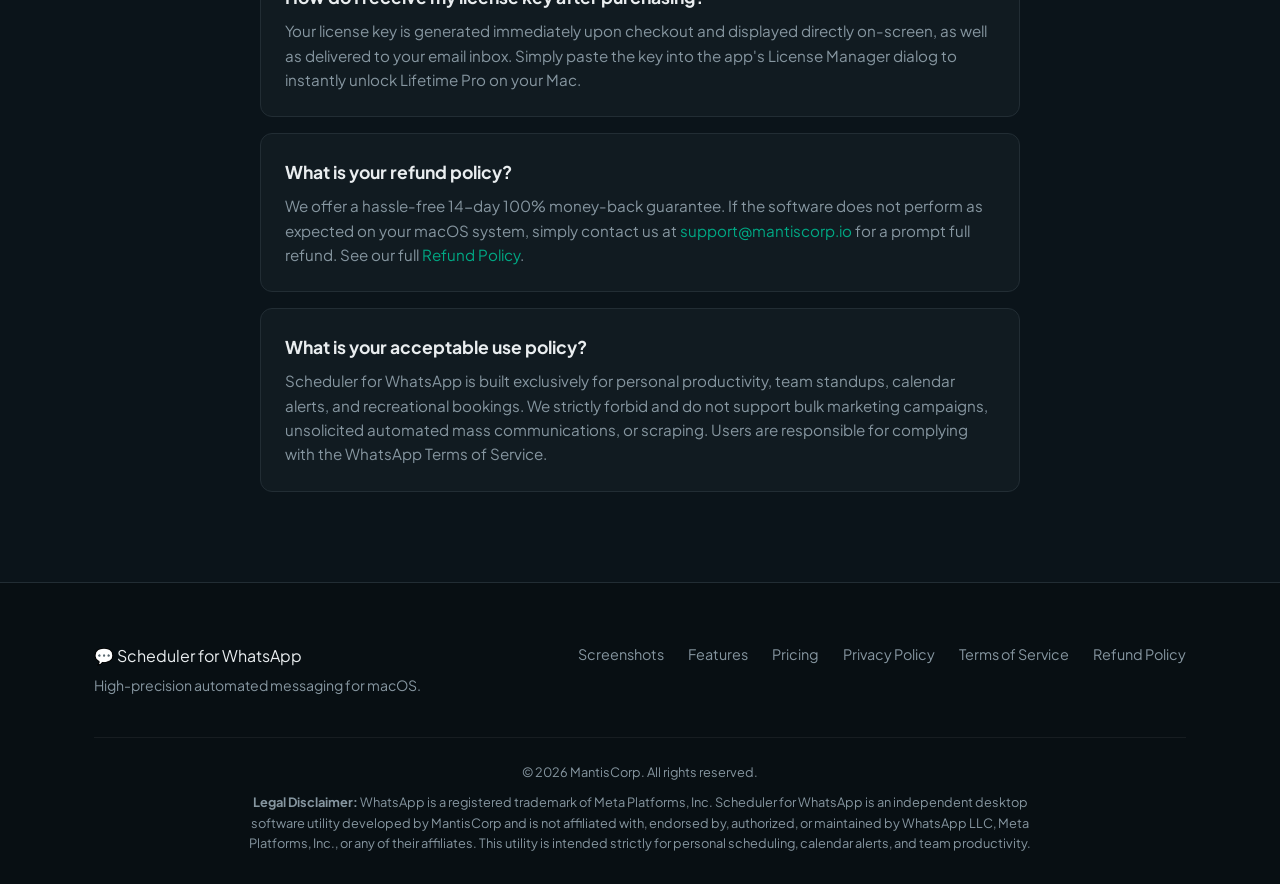
==== commit 133429d3: "Update legal compliance, privacy policy, refund policy, and terms" ====
--- a/index.html
+++ b/index.html
@@ -320,12 +320,11 @@
                     <li>✅ Priority Developer Support</li>
                 </ul>
 
-                <!-- LEMON SQUEEZY CHECKOUT BUTTON -->
-                <!-- Replace https://yourstore.lemonsqueezy.com/buy/... with your actual product checkout link -->
-                <a href="https://mantiscorp.lemonsqueezy.com/checkout/buy/bb9ad68c-0ddb-458c-b31e-7e1500f4c187" target="_blank" class="btn btn-primary btn-block">
-                    ⚡ Buy Lifetime License on Lemon Squeezy
+                <!-- CHECKOUT BUTTON -->
+                <a id="checkout-btn" href="#pricing" target="_blank" class="btn btn-primary btn-block">
+                    ⚡ Buy Lifetime License (Instant Activation)
                 </a>
-                <p class="pricing-footer">Secure 256-bit encrypted checkout powered by Lemon Squeezy.</p>
+                <p class="pricing-footer">Secure 256-bit encrypted checkout. Instant digital delivery & license key.</p>
 
                 <div class="trial-divider">
                     <span>or test drive it first</span>
@@ -360,16 +359,20 @@
                     <p>Yes! The app features built-in macOS Hardware Auto-Wake powered by <code>pmset</code>. It programs your Mac's internal RTC hardware clock to automatically power on and wake your machine 2 minutes before your scheduled send time (requires keeping your Mac connected to its power adapter). You can also safely close the app window and let Apple's native <code>launchd</code> daemon handle execution in the background.</p>
                 </div>
                 <div class="faq-item">
-                    <h4>Is my WhatsApp data safe?</h4>
-                    <p>100%. All WhatsApp session files are stored locally in your user folder with restricted permissions (POSIX 0700). Nothing is ever transmitted to external servers.</p>
+                    <h4>Is my WhatsApp data safe and private?</h4>
+                    <p>100% on-device. Scheduler for WhatsApp executes entirely within your local macOS environment. We never store, intercept, transmit, or inspect your chats, messages, phone numbers, or contacts. All browser sessions remain strictly on your local machine with restricted user-only permissions.</p>
                 </div>
                 <div class="faq-item">
                     <h4>How do I receive my license key after purchasing?</h4>
-                    <p>Your license key is generated instantly upon checkout and emailed to you by Lemon Squeezy. Simply paste it into the app's License Manager dialog to activate.</p>
-                </div>
-                <div class="faq-item">
-                    <h4>What is the refund policy?</h4>
-                    <p>We offer a full 14-day money-back guarantee if the software does not perform as described.</p>
+                    <p>Your license key is generated immediately upon checkout and displayed directly on-screen, as well as delivered to your email inbox. Simply paste the key into the app's License Manager dialog to instantly unlock Lifetime Pro on your Mac.</p>
+                </div>
+                <div class="faq-item">
+                    <h4>What is your refund policy?</h4>
+                    <p>We offer a hassle-free 14-day 100% money-back guarantee. If the software does not perform as expected on your macOS system, simply contact us at <a href="mailto:support@mantiscorp.io" style="color: var(--primary);">support@mantiscorp.io</a> for a prompt full refund. See our full <a href="refunds.html" style="color: var(--primary);">Refund Policy</a>.</p>
+                </div>
+                <div class="faq-item">
+                    <h4>What is your acceptable use policy?</h4>
+                    <p>Scheduler for WhatsApp is built exclusively for personal productivity, team standups, calendar alerts, and recreational bookings. We strictly forbid and do not support bulk marketing campaigns, unsolicited automated mass communications, or scraping. Users are responsible for complying with the WhatsApp Terms of Service.</p>
                 </div>
             </div>
         </div>
@@ -390,10 +393,14 @@
                     <a href="#pricing">Pricing</a>
                     <a href="privacy.html">Privacy Policy</a>
                     <a href="terms.html">Terms of Service</a>
+                    <a href="refunds.html">Refund Policy</a>
                 </div>
             </div>
             <div class="footer-bottom">
-                <p>© 2026 MantisCorp. All rights reserved. Not affiliated with WhatsApp Inc. or Meta Platforms, Inc.</p>
+                <p>© 2026 MantisCorp. All rights reserved.</p>
+                <p style="font-size: 0.8rem; color: var(--text-muted); line-height: 1.6; margin-top: 10px; max-width: 820px; margin-left: auto; margin-right: auto;">
+                    <strong>Legal Disclaimer:</strong> WhatsApp is a registered trademark of Meta Platforms, Inc. Scheduler for WhatsApp is an independent desktop software utility developed by MantisCorp and is not affiliated with, endorsed by, authorized, or maintained by WhatsApp LLC, Meta Platforms, Inc., or any of their affiliates. This utility is intended strictly for personal scheduling, calendar alerts, and team productivity.
+                </p>
             </div>
         </div>
     </footer>
